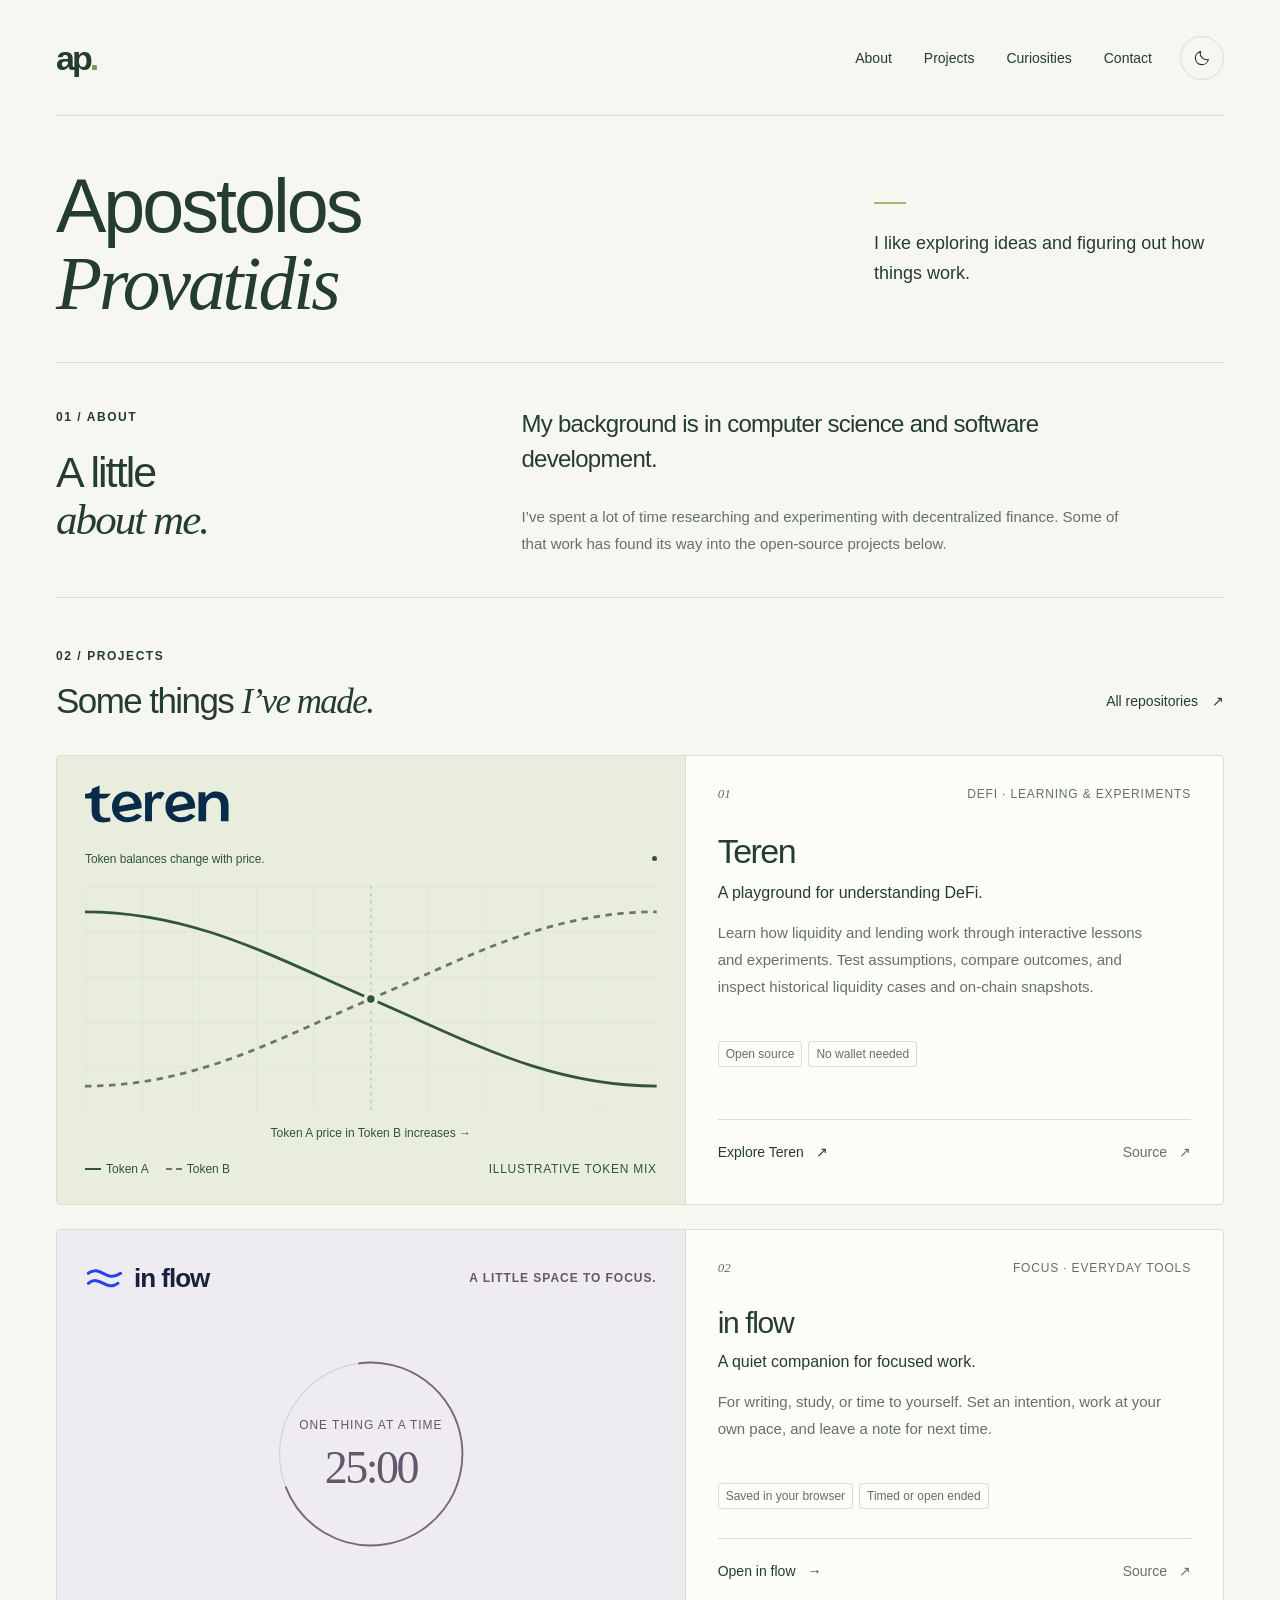
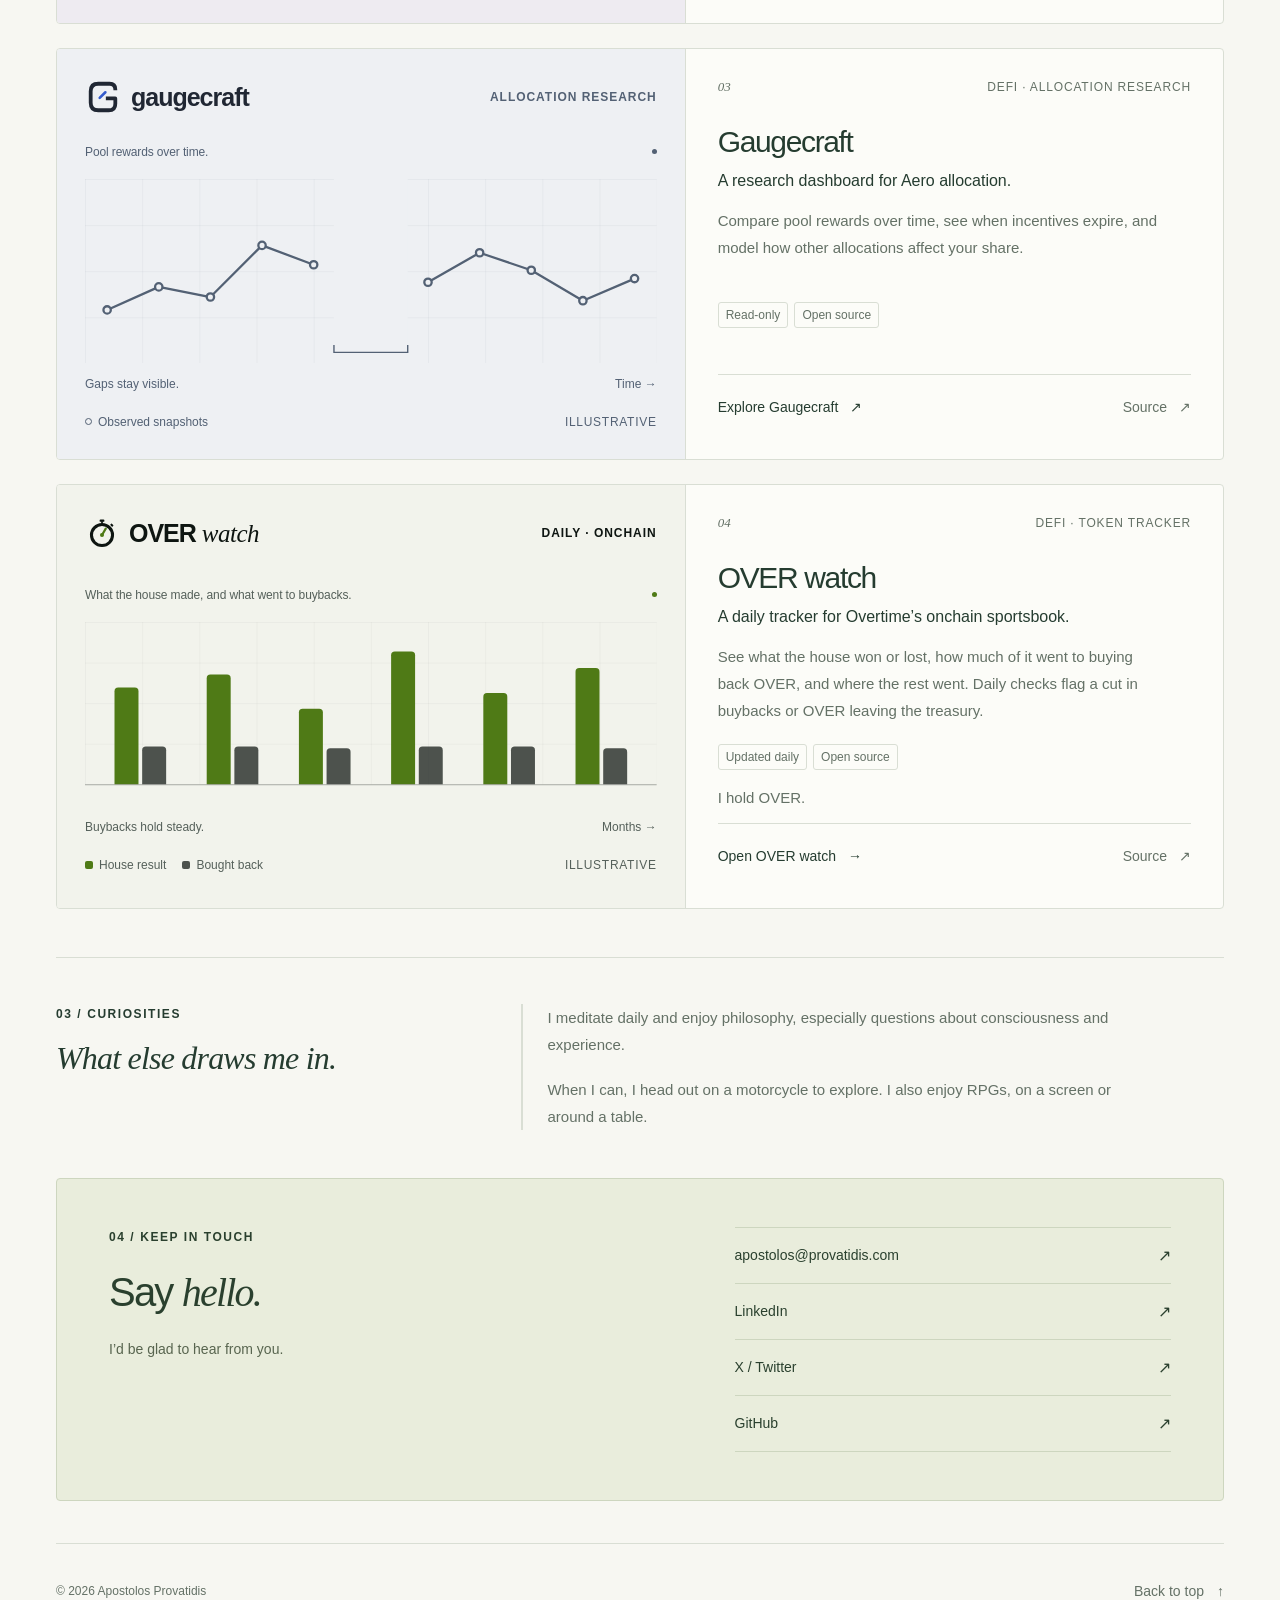
==== index.html @ 35fde15d "Point the OVER watch card at overwatch.day The tracker moved to its own domain. provatidis.com/overw" ====
<!doctype html>
<html lang="en">
  <head>
    <meta charset="utf-8">
    <meta name="viewport" content="width=device-width, initial-scale=1">
    <meta name="color-scheme" content="light dark">
    <meta name="theme-color" content="#f7f7f2">
    <script>
      (() => {
        let theme = matchMedia('(prefers-color-scheme: dark)').matches ? 'dark' : 'light';
        try {
          const saved = localStorage.getItem('ap-theme');
          if (saved === 'light' || saved === 'dark') theme = saved;
        } catch { /* Storage is optional. */ }
        document.documentElement.dataset.theme = theme;
        document.querySelector('meta[name="theme-color"]').content = theme === 'dark' ? '#17221c' : '#f7f7f2';
      })();
    </script>
    <title>Apostolos Provatidis — Projects & curiosities</title>
    <meta name="description" content="Apostolos Provatidis, independent developer. Teren, Gaugecraft and OVER watch for exploring DeFi, in flow for focused work, and other curiosities.">
    <link rel="canonical" href="https://provatidis.com/">
    <link rel="icon" href="./assets/favicon.svg" type="image/svg+xml">
    <link rel="apple-touch-icon" href="/assets/apple-touch-icon.png" sizes="180x180">
    <meta property="og:type" content="website">
    <meta property="og:title" content="Apostolos Provatidis — Projects & curiosities">
    <meta property="og:description" content="Apostolos Provatidis, independent developer. Teren, Gaugecraft and OVER watch for exploring DeFi, in flow for focused work, and other curiosities.">
    <meta property="og:url" content="https://provatidis.com/">
    <meta property="og:image" content="https://provatidis.com/assets/social-card.png?v=provatidis-com">
    <meta property="og:image:width" content="1200">
    <meta property="og:image:height" content="630">
    <meta property="og:image:alt" content="Apostolos Provatidis — Independent developer. Projects and curiosities.">
    <meta name="twitter:card" content="summary_large_image">
    <meta name="twitter:creator" content="@provatidis">
    <meta name="twitter:image" content="https://provatidis.com/assets/social-card.png?v=provatidis-com">
    <meta name="twitter:image:alt" content="Apostolos Provatidis — Independent developer. Projects and curiosities.">
    <meta name="twitter:site" content="@provatidis">
    <link rel="stylesheet" href="./styles.css?v=25ba45d589ff">
    <script src="./script.js" defer></script>
    <script type="application/ld+json">
      {"@context":"https://schema.org","@type":"Person","name":"Apostolos Provatidis","jobTitle":"Independent developer","url":"https://provatidis.com/","sameAs":["https://github.com/provatidis","https://www.linkedin.com/in/apostolos-provatidis/","https://x.com/provatidis"]}
    </script>
  </head>
  <body id="top">
    <a class="skip-link" href="#main">Skip to content</a>
    <header class="site-header wrap">
      <a class="identity" href="#top" aria-label="Apostolos Provatidis, home"><span class="monogram" aria-hidden="true">ap<span>.</span></span></a>
      <nav aria-label="Main navigation"><a href="#about">About</a><a href="#work">Projects</a><a href="#curiosities">Curiosities</a><a href="#contact">Contact</a></nav>
      <button class="theme-toggle" type="button" aria-label="Switch to dark theme" hidden><svg class="moon" viewBox="0 0 24 24" fill="none" stroke="currentColor" stroke-width="1.5" aria-hidden="true"><path d="M20.5 14a8.7 8.7 0 0 1-10.6-10.5A8.8 8.8 0 1 0 20.5 14Z"/></svg><svg class="sun" viewBox="0 0 24 24" fill="none" stroke="currentColor" stroke-width="1.5" aria-hidden="true"><circle cx="12" cy="12" r="4"/><path d="M12 2v2m0 16v2M2 12h2m16 0h2M5 5l1.4 1.4m11.2 11.2L19 19M5 19l1.4-1.4M17.6 6.4 19 5"/></svg></button>
    </header>
    <main id="main" tabindex="-1">
      <section class="hero wrap" aria-labelledby="hero-title">
        <div class="hero-heading"><h1 id="hero-title">Apostolos<br><em>Provatidis</em></h1></div>
        <div class="hero-intro"><span class="intro-line" aria-hidden="true"></span><p>I like exploring ideas and figuring out how things work.</p></div>
      </section>
      <section class="about-section wrap" id="about" aria-labelledby="about-title">
        <div class="about-label"><p class="eyebrow">01 / ABOUT</p><h2 id="about-title">A little<br><em>about me.</em></h2></div>
        <div class="about-content">
          <p class="about-lead">My background is in computer science and software development.</p>
          <p>I’ve spent a lot of time researching and experimenting with decentralized finance. Some of that work has found its way into the open-source projects below.</p>
        </div>
      </section>
      <section class="work-section wrap" id="work" aria-labelledby="work-title">
        <div class="section-heading"><div><p class="eyebrow">02 / PROJECTS</p><h2 id="work-title">Some things <em>I’ve made.</em></h2></div><a class="text-link all-projects" href="https://github.com/provatidis?tab=repositories" target="_blank" rel="noopener noreferrer">All repositories <span aria-hidden="true">↗</span></a></div>
        <article class="project project-featured project-teren">
          <a class="project-visual teren-visual" href="https://teren.sh/" target="_blank" rel="noopener noreferrer" aria-label="Open Teren, a playground for understanding DeFi (opens in a new tab)">
            <div class="visual-topline">
              <img class="teren-logo mark-on-light" src="./assets/teren-logo-light.svg" width="145" height="40" alt="Teren">
              <img class="teren-logo mark-on-dark" src="./assets/teren-logo-dark.svg" width="145" height="40" alt="Teren">
            </div>
            <div class="liquidity-illustration" aria-hidden="true">
              <div class="chart-caption"><span>Token balances change with price.</span><span class="chart-dot"></span></div>
              <!-- A schematic of token composition, not a comparison of investment returns. -->
              <svg viewBox="0 0 620 245" fill="none">
                <defs><pattern id="grid" width="62" height="49" patternUnits="userSpaceOnUse"><path d="M 62 0 L 0 0 0 49" stroke="currentColor" stroke-opacity=".09" stroke-width="1"/></pattern></defs>
                <rect width="620" height="245" fill="url(#grid)"/>
                <path d="M0 28C120 28 210 80 310 122.5S500 217 620 217" stroke="currentColor" stroke-width="3"/>
                <path d="M0 217C120 217 210 165 310 122.5S500 28 620 28" stroke="var(--teren-secondary)" stroke-width="3" stroke-dasharray="7 6"/>
                <path d="M310 0V245" stroke="currentColor" stroke-opacity=".35" stroke-dasharray="3 5"/>
                <circle cx="310" cy="122.5" r="8" fill="var(--teren-paper)"/>
                <circle cx="310" cy="122.5" r="4" fill="currentColor"/>
              </svg>
              <p class="chart-axis">Token A price in Token B <span>increases&nbsp;→</span></p>
              <div class="chart-legend"><span><i></i> Token A</span><span><i></i> Token B</span><span class="illustration-label">ILLUSTRATIVE TOKEN MIX</span></div>
            </div>
          </a>
          <div class="project-content"><div class="project-top"><span class="project-number">01</span><span class="project-category">DEFI · LEARNING &amp; EXPERIMENTS</span></div><h3>Teren</h3><p class="project-subtitle">A playground for understanding DeFi.</p><p>Learn how liquidity and lending work through interactive lessons and experiments. Test assumptions, compare outcomes, and inspect historical liquidity cases and on-chain snapshots.</p><div class="tags"><span>Open source</span><span>No wallet needed</span></div><div class="project-links"><a href="https://teren.sh/" target="_blank" rel="noopener noreferrer">Explore Teren <span aria-hidden="true">↗</span></a><a class="source-link" href="https://github.com/provatidis/teren" target="_blank" rel="noopener noreferrer" aria-label="Teren source on GitHub">Source <span aria-hidden="true">↗</span></a></div></div>
        </article>
        <article class="project project-featured project-inflow">
          <a class="project-visual inflow-visual" href="https://provatidis.com/inflow/" aria-label="Open in flow, a companion for focused work">
            <div class="visual-topline">
              <span class="inflow-wordmark"><svg viewBox="0 0 58 38" aria-hidden="true"><path d="M5 12C23-2 31 27 53 12M5 27C22 13 31 40 49 27"/></svg><span>in flow</span></span>
              <span class="visual-label">A LITTLE SPACE TO FOCUS.</span>
            </div>
            <div class="focus-illustration" aria-hidden="true">
              <div class="focus-orbit">
                <svg viewBox="0 0 210 210" fill="none" stroke="currentColor">
                  <circle cx="105" cy="105" r="96" stroke-width="1" stroke-opacity=".22"/>
                  <circle cx="105" cy="105" r="96" stroke-width="2" stroke-opacity=".85" stroke-dasharray="430 604" transform="rotate(-90 105 105)"/>
                </svg>
                <div><span class="focus-caption">ONE THING AT A TIME</span><span class="focus-time">25<span>:</span>00</span></div>
              </div>
            </div>
          </a>
            <div class="project-content"><div class="project-top"><span class="project-number">02</span><span class="project-category">FOCUS · EVERYDAY TOOLS</span></div><h3>in flow</h3><p class="project-subtitle">A quiet companion for focused work.</p><p>For writing, study, or time to yourself. Set an intention, work at your own pace, and leave a note for next time.</p><div class="tags"><span>Saved in your browser</span><span>Timed or open ended</span></div><div class="project-links"><a href="https://provatidis.com/inflow/">Open in flow <span aria-hidden="true">→</span></a><a class="source-link" href="https://github.com/provatidis/inflow" target="_blank" rel="noopener noreferrer" aria-label="in flow source on GitHub">Source <span aria-hidden="true">↗</span></a></div></div>
        </article>
        <article class="project project-featured project-gaugecraft" id="gaugecraft">
          <a class="project-visual gaugecraft-visual" href="https://gaugecraft.sh/" target="_blank" rel="noopener noreferrer" aria-label="Open Gaugecraft, a research dashboard for Aero allocation (opens in a new tab)">
            <div class="visual-topline">
              <span class="gaugecraft-wordmark">
                <img class="mark-on-light" src="./assets/gaugecraft-logo.svg?v=6f24429c2ae2" width="36" height="36" alt="">
                <img class="mark-on-dark" src="./assets/gaugecraft-logo-dark.svg" width="36" height="36" alt="">
                gaugecraft
              </span>
              <span class="visual-label">ALLOCATION RESEARCH</span>
            </div>
            <div class="gaugecraft-illustration" aria-hidden="true">
              <div class="chart-caption"><span>Pool rewards over time.</span><span class="chart-dot"></span></div>
              <!-- Schematic observations with a visible gap; not live data or a return forecast. -->
              <svg viewBox="0 0 620 200" fill="none">
                <defs><pattern id="gaugecraft-grid" width="62" height="50" patternUnits="userSpaceOnUse"><path d="M62 0H0V50" stroke="currentColor" stroke-opacity=".12"/></pattern></defs>
                <rect width="620" height="200" fill="url(#gaugecraft-grid)"/>
                <rect x="270" width="80" height="200" fill="var(--gaugecraft-paper)"/>
                <path d="M24 142L80 117L136 128L192 72L248 93M372 112L428 80L484 99L540 132L596 108" stroke="currentColor" stroke-width="2.5" stroke-linejoin="round"/>
                <g fill="var(--gaugecraft-paper)" stroke="currentColor" stroke-width="2.5"><circle cx="24" cy="142" r="4"/><circle cx="80" cy="117" r="4"/><circle cx="136" cy="128" r="4"/><circle cx="192" cy="72" r="4"/><circle cx="248" cy="93" r="4"/><circle cx="372" cy="112" r="4"/><circle cx="428" cy="80" r="4"/><circle cx="484" cy="99" r="4"/><circle cx="540" cy="132" r="4"/><circle cx="596" cy="108" r="4"/></g>
                <path d="M270 180V188H350V180" stroke="currentColor" stroke-width="1.5"/>
              </svg>
              <p class="gaugecraft-axis"><span>Gaps stay visible.</span><span>Time →</span></p>
              <div class="gaugecraft-legend"><span><i></i> Observed snapshots</span><span>ILLUSTRATIVE</span></div>
            </div>
          </a>
          <div class="project-content">
            <div class="project-top"><span class="project-number">03</span><span class="project-category">DEFI · ALLOCATION RESEARCH</span></div>
            <h3>Gaugecraft</h3>
            <p class="project-subtitle">A research dashboard for Aero allocation.</p>
            <p>Compare pool rewards over time, see when incentives expire, and model how other allocations affect your share.</p>
            <div class="tags"><span>Read-only</span><span>Open source</span></div>
            <div class="project-links"><a href="https://gaugecraft.sh/" target="_blank" rel="noopener noreferrer">Explore Gaugecraft <span aria-hidden="true">↗</span></a><a class="source-link" href="https://github.com/provatidis/gaugecraft" target="_blank" rel="noopener noreferrer" aria-label="Gaugecraft source on GitHub">Source <span aria-hidden="true">↗</span></a></div>
          </div>
        </article>
        <article class="project project-featured project-overwatch" id="overwatch" aria-labelledby="overwatch-title">
          <a class="project-visual overwatch-visual" href="https://overwatch.day/" aria-label="Open OVER watch, a daily tracker for Overtime">
            <div class="visual-topline"><span class="overwatch-wordmark"><svg width="34" height="34" viewBox="0 0 100 100" aria-hidden="true"><circle cx="50" cy="56" r="31" fill="none" stroke="currentColor" stroke-width="9"/><rect x="43" y="10" width="14" height="7" rx="2.5" fill="currentColor"/><rect x="47.5" y="15" width="5" height="8" fill="currentColor"/><rect x="74.5" y="24" width="9" height="6" rx="2" fill="currentColor" transform="rotate(45 79 27)"/><line x1="50" y1="56" x2="61" y2="37" stroke="var(--overwatch-accent)" stroke-width="6.5" stroke-linecap="round"/><circle cx="50" cy="56" r="6" fill="var(--overwatch-accent)"/></svg><span>OVER <em>watch</em></span></span><span class="visual-label">DAILY · ONCHAIN</span></div>
            <div class="overwatch-illustration" aria-hidden="true">
              <div class="chart-caption"><span>What the house made, and what went to buybacks.</span><span class="chart-dot"></span></div>
              <!-- Schematic, not live data: the house result varies while buybacks run at a steady daily rate. -->
              <svg viewBox="0 0 620 200" fill="none">
                <defs><pattern id="overwatch-grid" width="62" height="44" patternUnits="userSpaceOnUse"><path d="M62 0H0V44" stroke="var(--overwatch-ink)" stroke-opacity=".08"/></pattern></defs>
                <rect width="620" height="176" fill="url(#overwatch-grid)"/>
                <g fill="var(--overwatch-accent)"><path d="M32 176V75Q32 71 36 71H54Q58 71 58 75V176Z"/><path d="M132 176V61Q132 57 136 57H154Q158 57 158 61V176Z"/><path d="M232 176V98Q232 94 236 94H254Q258 94 258 98V176Z"/><path d="M332 176V36Q332 32 336 32H354Q358 32 358 36V176Z"/><path d="M432 176V81Q432 77 436 77H454Q458 77 458 81V176Z"/><path d="M532 176V54Q532 50 536 50H554Q558 50 558 54V176Z"/></g>
                <g fill="var(--overwatch-ink)" fill-opacity=".72"><path d="M62 176V139Q62 135 66 135H84Q88 135 88 139V176Z"/><path d="M162 176V139Q162 135 166 135H184Q188 135 188 139V176Z"/><path d="M262 176V141Q262 137 266 137H284Q288 137 288 141V176Z"/><path d="M362 176V139Q362 135 366 135H384Q388 135 388 139V176Z"/><path d="M462 176V139Q462 135 466 135H484Q488 135 488 139V176Z"/><path d="M562 176V141Q562 137 566 137H584Q588 137 588 141V176Z"/></g>
                <path d="M0 176.5H620" stroke="var(--overwatch-ink)" stroke-opacity=".35"/>
              </svg>
              <p class="overwatch-axis"><span>Buybacks hold steady.</span><span>Months →</span></p>
              <div class="overwatch-legend"><span><i class="result"></i>House result <i class="buyback"></i>Bought back</span><span>ILLUSTRATIVE</span></div>
            </div>
          </a>
          <div class="project-content">
            <div class="project-top"><span class="project-number">04</span><span class="project-category">DEFI · TOKEN TRACKER</span></div>
            <h3 id="overwatch-title">OVER watch</h3>
            <p class="project-subtitle">A daily tracker for Overtime’s onchain sportsbook.</p>
            <p>See what the house won or lost, how much of it went to buying back OVER, and where the rest went. Daily checks flag a cut in buybacks or OVER leaving the treasury.</p>
            <div class="tags"><span>Updated daily</span><span>Open source</span></div>
            <p class="project-disclosure">I hold OVER.</p>
            <div class="project-links"><a href="https://overwatch.day/">Open OVER watch <span aria-hidden="true">→</span></a><a class="source-link" href="https://github.com/provatidis/overwatch" target="_blank" rel="noopener noreferrer" aria-label="OVER watch source on GitHub">Source <span aria-hidden="true">↗</span></a></div>
          </div>
        </article>
      </section>
      <section class="curiosities-section wrap" id="curiosities" aria-labelledby="curiosities-title">
        <div class="curiosities-heading">
          <p class="eyebrow">03 / CURIOSITIES</p>
          <h2 id="curiosities-title">What else <em>draws me in.</em></h2>
        </div>
        <div class="curiosity-content">
          <p>I meditate daily and enjoy philosophy, especially questions about consciousness and experience.</p>
          <p>When I can, I head out on a motorcycle to explore. I also enjoy RPGs, on a screen or around a table.</p>
        </div>
      </section>
      <section class="contact-section wrap" id="contact" aria-labelledby="contact-title"><div class="contact-panel"><div><p class="eyebrow">04 / KEEP IN TOUCH</p><h2 id="contact-title">Say <em>hello.</em></h2><p>I’d be glad to hear from you.</p></div><div class="social-links"><a href="mailto:apostolos@provatidis.com"><span>apostolos@provatidis.com</span><span aria-hidden="true">↗</span></a><a href="https://www.linkedin.com/in/apostolos-provatidis/" target="_blank" rel="noopener noreferrer"><span>LinkedIn</span><span aria-hidden="true">↗</span></a><a href="https://x.com/provatidis" target="_blank" rel="noopener noreferrer"><span>X / Twitter</span><span aria-hidden="true">↗</span></a><a href="https://github.com/provatidis" target="_blank" rel="noopener noreferrer"><span>GitHub</span><span aria-hidden="true">↗</span></a></div></div></section>
    </main>
    <footer class="site-footer wrap"><span>© <span id="year">2026</span> Apostolos Provatidis</span><a href="#top">Back to top <span aria-hidden="true">↑</span></a></footer>
  </body>
</html>
---- styles.css ----
@charset "UTF-8";
:root {
  --paper:#f7f7f2;
  --ink:#253c30;
  --muted:#647166;
  --line:#d9ded4;
  --card:#fcfcf8;
  --accent:#cfe695;
  --link-hover:#526b39;
  --contact:#e9eddc;
  --contact-ink:#2a402e;
  --contact-muted:#58654f;
  --contact-line:#cdd6bf;
  --light-mark-display:block;
  --dark-mark-display:none;
  --teren-paper:#e8eddd;
  --teren-ink:#31543a;
  --teren-secondary:#6d7958;
  --inflow-paper:#eeebf1;
  --inflow-muted:#62586a;
  --inflow-ink:#18203b;
  --inflow-accent:#2843ef;
  --gaugecraft-paper:#eef0f3;
  --gaugecraft-muted:#536174;
  --gaugecraft-ink:#202733;
  --overwatch-paper:#f2f3ec;
  --overwatch-muted:#55605a;
  --overwatch-ink:#0e1511;
  --overwatch-accent:#4f7a16;
  --serif:Georgia,'Times New Roman',serif;
  --sans:'Helvetica Neue',Arial,sans-serif;
  color-scheme:light;
  font-family:var(--sans);
  font-synthesis:none;
  background:var(--paper);
  color:var(--ink);
}
:root[data-theme=dark] {
  --paper:#17221c;
  --ink:#e6ecdf;
  --muted:#a4afa1;
  --line:#35463a;
  --card:#1d2b23;
  --link-hover:#c4d8a2;
  --contact:#243529;
  --contact-ink:#e6ecdf;
  --contact-muted:#b6c3af;
  --contact-line:#465a43;
  --light-mark-display:none;
  --dark-mark-display:block;
  --teren-paper:#213127;
  --teren-ink:#c5dcb6;
  --teren-secondary:#a7b59a;
  --inflow-paper:#24212c;
  --inflow-muted:#cfc5d7;
  --inflow-ink:#eaf0ff;
  --inflow-accent:#a6b6ff;
  --gaugecraft-paper:#1f252d;
  --gaugecraft-muted:#a6b0bf;
  --gaugecraft-ink:#e9edf3;
  --overwatch-paper:#0e1511;
  --overwatch-muted:#9aa69c;
  --overwatch-ink:#e9ede3;
  --overwatch-accent:#c6f05b;
  color-scheme:dark;
}
@media(prefers-color-scheme:dark) {
  :root:not([data-theme]) {
    --paper:#17221c;
    --ink:#e6ecdf;
    --muted:#a4afa1;
    --line:#35463a;
    --card:#1d2b23;
    --link-hover:#c4d8a2;
    --contact:#243529;
    --contact-ink:#e6ecdf;
    --contact-muted:#b6c3af;
    --contact-line:#465a43;
    --light-mark-display:none;
    --dark-mark-display:block;
    --teren-paper:#213127;
    --teren-ink:#c5dcb6;
    --teren-secondary:#a7b59a;
    --inflow-paper:#24212c;
    --inflow-muted:#cfc5d7;
    --inflow-ink:#eaf0ff;
    --inflow-accent:#a6b6ff;
    --gaugecraft-paper:#1f252d;
    --gaugecraft-muted:#a6b0bf;
    --gaugecraft-ink:#e9edf3;
    --overwatch-paper:#0e1511;
    --overwatch-muted:#9aa69c;
    --overwatch-ink:#e9ede3;
    --overwatch-accent:#c6f05b;
    color-scheme:dark;
  }
}
* {
  box-sizing:border-box;
}
html {
  scroll-behavior:smooth;
  scroll-padding-top:32px;
}
body {
  margin:0;
  -webkit-font-smoothing:antialiased;
}
a {
  color:inherit;
  text-decoration:none;
}
button {
  font:inherit;
}
svg {
  display:block;
}
::selection {
  background:#cfe695;
  color:#253c30;
}
a:focus-visible,button:focus-visible {
  outline:2px solid currentColor;
  outline-offset:6px;
  border-radius:2px;
}
.wrap {
  width:min(1184px,calc(100% - 112px));
  margin-inline:auto;
}
.eyebrow {
  font-size:12px;
  font-weight:600;
  letter-spacing:.13em;
  line-height:1.7;
  margin:0;
}
.site-header {
  height:116px;
  display:flex;
  align-items:center;
  border-bottom:1px solid var(--line);
  gap:28px;
}
.identity {
  display:flex;
  align-items:center;
  min-width:44px;
  min-height:44px;
}
.monogram {
  font-size:34px;
  line-height:1;
  letter-spacing:-3px;
  font-weight:600;
}
.monogram span {
  color:#7c9861;
}
.site-header nav {
  display:flex;
  gap:32px;
  align-items:center;
  margin-left:auto;
  font-size:14px;
}
.site-header nav a {
  padding:14px 0;
}
.site-header nav a:hover,.text-link:hover {
  color:var(--link-hover);
}
.site-header nav a span {
  padding-left:3px;
}
.theme-toggle {
  width:44px;
  height:44px;
  flex-shrink:0;
  padding:12px;
  background:none;
  border:1px solid var(--line);
  border-radius:50%;
  color:var(--ink);
  cursor:pointer;
}
.theme-toggle:hover {
  background:var(--line);
}
.theme-toggle svg {
  width:100%;
  height:100%;
}
.theme-toggle .sun {
  display:none;
}
[data-theme=dark] .theme-toggle .moon {
  display:none;
}
[data-theme=dark] .theme-toggle .sun {
  display:block;
}
.skip-link {
  position:fixed;
  z-index:10;
  top:12px;
  left:12px;
  transform:translateY(-150%);
  padding:12px 18px;
  background:var(--ink);
  color:var(--paper);
}
.skip-link:focus {
  transform:translateY(0);
}
.hero {
  padding-top:52px;
  padding-bottom:40px;
  border-bottom:1px solid var(--line);
  display:grid;
  grid-template-columns:1.4fr 1fr;
  column-gap:60px;
}
h1 {
  font-size:clamp(52px,5.9vw,84px);
  font-weight:400;
  letter-spacing:-.04em;
  line-height:1.02;
  margin:0;
  position:relative;
}
h1 em {
  font-family:var(--serif);
  font-weight:400;
  letter-spacing:-.04em;
}
.hero-intro {
  max-width:350px;
  justify-self:end;
  align-self:center;
  margin-top:0;
}
.intro-line {
  display:block;
  width:32px;
  height:2px;
  background:#a1b778;
  margin-bottom:25px;
}
.hero-intro p {
  font-size:18px;
  line-height:1.65;
  margin:0;
}
.text-link {
  font-size:13px;
  font-weight:500;
  display:inline-flex;
  gap:22px;
  align-items:center;
}
.work-section {
  padding-top:48px;
}
.section-heading {
  display:flex;
  align-items:end;
  justify-content:space-between;
  gap:24px;
  margin-bottom:32px;
}
h2 {
  font-size:35px;
  font-weight:400;
  letter-spacing:-.045em;
  line-height:1.16;
  margin:15px 0 0;
}
h2 em {
  font-family:var(--serif);
  font-weight:400;
}
.all-projects {
  font-size:14px;
  min-height:44px;
  padding:10px 0;
  gap:14px;
}
.project {
  border:1px solid var(--line);
  background:var(--card);
  border-radius:4px;
  overflow:hidden;
}
.project-featured {
  display:grid;
  grid-template-columns:1.17fr 1fr;
}
.project-featured>* {
  min-width:0;
}
.project-teren h3 {
  font-size:34px;
}
.project-featured+.project-featured {
  margin-top:24px;
}
.project-visual {
  display:block;
  position:relative;
  overflow:hidden;
}
.project-visual:focus-visible {
  outline-offset:-5px;
}
.teren-visual {
  background:var(--teren-paper);
  color:var(--teren-ink);
  min-height:365px;
  padding:28px;
  display:flex;
  flex-direction:column;
  border-right:1px solid var(--line);
}
.visual-topline {
  display:flex;
  flex-wrap:wrap;
  align-items:center;
  justify-content:space-between;
  gap:12px;
  position:relative;
  z-index:1;
}
.teren-logo {
  width:145px;
  height:40px;
}
.mark-on-light {
  display:var(--light-mark-display);
}
.mark-on-dark {
  display:var(--dark-mark-display);
}
.visual-label {
  font-size:12px;
  font-weight:600;
  letter-spacing:.08em;
}
.liquidity-illustration {
  margin:auto 0;
  padding-top:28px;
  position:relative;
}
.chart-caption {
  display:flex;
  align-items:center;
  justify-content:space-between;
  margin-bottom:20px;
  font-size:12px;
  letter-spacing:-.01em;
}
.chart-dot {
  width:5px;
  height:5px;
  background:currentColor;
  border-radius:50%;
}
.liquidity-illustration svg {
  width:100%;
  height:auto;
}
.chart-axis {
  margin:12px 0 0;
  font-size:12px;
  line-height:1.5;
  text-align:center;
}
.chart-axis span {
  white-space:nowrap;
}
.chart-legend {
  display:flex;
  flex-wrap:wrap;
  align-items:center;
  gap:12px 17px;
  font-size:12px;
  margin-top:20px;
}
.chart-legend span {
  display:flex;
  align-items:center;
  gap:5px;
  white-space:nowrap;
}
.chart-legend i {
  width:16px;
  height:2px;
  background:currentColor;
}
.chart-legend span:nth-child(2) i {
  background:none;
  height:0;
  border-top:2px dashed var(--teren-secondary);
}
.chart-legend .illustration-label {
  margin-left:auto;
  font-size:12px;
  letter-spacing:.06em;
}
.project-content {
  display:flex;
  flex-direction:column;
  padding:30px 32px;
}
.project-top {
  display:flex;
  align-items:center;
  justify-content:space-between;
  gap:14px;
}
.project-number {
  font-family:var(--serif);
  font-size:13px;
  font-style:italic;
  color:var(--muted);
}
.project-category {
  font-size:12px;
  letter-spacing:.07em;
  font-weight:500;
  color:var(--muted);
  text-align:right;
}
h3 {
  font-size:30px;
  letter-spacing:-.045em;
  font-weight:400;
  margin:30px 0 10px;
}
.project-content p {
  font-size:15px;
  line-height:1.8;
  color:var(--muted);
  margin:0 0 20px;
  max-width:450px;
}
.project-content .project-subtitle {
  font-size:16px;
  font-weight:500;
  color:var(--ink);
  line-height:1.5;
  margin:0 0 14px;
}
.tags {
  display:flex;
  flex-wrap:wrap;
  gap:6px;
  margin:21px 0 29px;
}
.tags span {
  font-size:12px;
  border:1px solid var(--line);
  border-radius:3px;
  padding:5px 7px;
  color:var(--muted);
}
.project-links {
  border-top:1px solid var(--line);
  padding-top:10px;
  margin-top:auto;
  display:flex;
  justify-content:space-between;
  align-items:center;
  gap:12px;
  font-size:14px;
  font-weight:500;
}
.project-links a {
  min-height:44px;
  padding:10px 0;
  display:inline-flex;
  gap:12px;
  align-items:center;
}
.project-links a:hover {
  text-decoration:underline;
  text-underline-offset:4px;
}
.project-links .source-link {
  font-size:14px;
  color:var(--muted);
}
.inflow-visual {
  background:var(--inflow-paper);
  color:var(--inflow-muted);
  padding:28px;
  min-height:365px;
  border-right:1px solid var(--line);
  display:flex;
  flex-direction:column;
}
.inflow-visual .focus-illustration {
  flex:1;
  align-items:center;
  margin-top:16px;
}
.inflow-wordmark {
  display:inline-flex;
  align-items:center;
  gap:10px;
  color:var(--inflow-ink);
  font-family:Arial,Helvetica,sans-serif;
  font-size:26px;
  font-weight:600;
  letter-spacing:-1px;
  line-height:40px;
}
.inflow-wordmark svg {
  width:39px;
  height:28px;
  fill:none;
  stroke:var(--inflow-accent);
  stroke-width:4.5;
  stroke-linecap:round;
}
.focus-illustration {
  display:flex;
  justify-content:center;
  margin-top:16px;
}
.focus-orbit {
  width:200px;
  height:200px;
  position:relative;
  display:grid;
  place-items:center;
}
.focus-orbit svg {
  position:absolute;
  inset:0;
  width:100%;
  height:100%;
  transform:rotate(-8deg);
}

.focus-orbit>div {
  display:flex;
  flex-direction:column;
  align-items:center;
  gap:13px;
}
.focus-caption {
  font-size:12px;
  letter-spacing:.08em;
}
.focus-time {
  font-family:var(--serif);
  font-size:46px;
  font-weight:400;
  letter-spacing:-.055em;
  line-height:1;
}
.focus-time span {
  opacity:1;
}
.gaugecraft-visual {
  background:var(--gaugecraft-paper);
  color:var(--gaugecraft-muted);
  padding:28px;
  min-height:365px;
  border-right:1px solid var(--line);
  display:flex;
  flex-direction:column;
}
.gaugecraft-wordmark {
  display:inline-flex;
  align-items:center;
  gap:10px;
  color:var(--gaugecraft-ink);
  font-size:25px;
  font-weight:600;
  letter-spacing:-.04em;
  line-height:40px;
}
.gaugecraft-wordmark img {
  flex:none;
}
.gaugecraft-illustration {
  margin:auto 0;
  padding-top:28px;
}
.gaugecraft-illustration svg {
  width:100%;
  height:auto;
}
.gaugecraft-axis,.gaugecraft-legend {
  display:flex;
  flex-wrap:wrap;
  align-items:center;
  justify-content:space-between;
  gap:12px;
  font-size:12px;
  line-height:1.5;
  margin:12px 0 0;
}
.gaugecraft-legend {
  margin-top:20px;
}
.gaugecraft-legend span:first-child {
  display:flex;
  align-items:center;
  gap:6px;
}
.gaugecraft-legend i {
  width:7px;
  height:7px;
  border:1.5px solid currentColor;
  border-radius:50%;
}
.gaugecraft-legend span:last-child {
  letter-spacing:.06em;
}
.overwatch-visual {
  background:var(--overwatch-paper);
  color:var(--overwatch-muted);
  padding:28px;
  min-height:365px;
  border-right:1px solid var(--line);
  display:flex;
  flex-direction:column;
}
.overwatch-visual .visual-label {
  color:var(--overwatch-ink);
}
.overwatch-wordmark {
  display:inline-flex;
  align-items:center;
  gap:10px;
  color:var(--overwatch-ink);
  font-size:25px;
  font-weight:600;
  letter-spacing:-.04em;
  line-height:40px;
}
.overwatch-wordmark svg {
  flex:none;
}
.overwatch-wordmark em {
  font-family:var(--serif);
  font-weight:400;
  letter-spacing:-.02em;
}
.overwatch-illustration {
  margin:auto 0;
  padding-top:28px;
}
.overwatch-illustration svg {
  width:100%;
  height:auto;
}
.overwatch-illustration .chart-dot,.overwatch-legend i.result {
  background:var(--overwatch-accent);
}
.overwatch-axis,.overwatch-legend {
  display:flex;
  flex-wrap:wrap;
  align-items:center;
  justify-content:space-between;
  gap:12px;
  font-size:12px;
  line-height:1.5;
  margin:12px 0 0;
}
.overwatch-legend {
  margin-top:20px;
}
.overwatch-legend span:first-child {
  display:flex;
  align-items:center;
  gap:6px;
}
.overwatch-legend i {
  width:8px;
  height:8px;
  border-radius:2px;
}
.overwatch-legend i.buyback {
  background:var(--overwatch-ink);
  opacity:.72;
  margin-left:10px;
}
.overwatch-legend span:last-child {
  letter-spacing:.06em;
}
.project-overwatch .tags {
  margin:0 0 14px;
}
.project-content .project-disclosure {
  margin:auto 0 12px;
}
.project-disclosure + .project-links {
  margin-top:0;
}
.about-section {
  margin-top:0;
  display:grid;
  grid-template-columns:.8fr 1.4fr;
  gap:64px;
  padding-top:44px;
  padding-bottom:40px;
  border-bottom:1px solid var(--line);
}
.about-label h2 {
  font-size:43px;
  margin-top:22px;
  line-height:1.08;
}
.about-content {
  padding-top:0;
  max-width:610px;
}
.about-content p {
  font-size:15px;
  line-height:1.8;
  color:var(--muted);
  margin:0 0 19px;
}
.about-content p:last-child {
  margin-bottom:0;
}
.about-content .about-lead {
  font-size:24px;
  line-height:1.45;
  letter-spacing:-.03em;
  color:var(--ink);
  margin-bottom:26px;
}
.contact-section {
  padding-bottom:42px;
}
.contact-panel {
  display:grid;
  grid-template-columns:1.25fr 1fr;
  gap:80px;
  background:var(--contact);
  border:1px solid var(--contact-line);
  border-radius:4px;
  padding:48px 52px;
  color:var(--contact-ink);
}
.contact-panel .eyebrow {
  font-size:12px;
}
.contact-panel h2 {
  font-size:40px;
  line-height:1.1;
  margin-top:23px;
}
.contact-panel p:not(.eyebrow) {
  font-size:14px;
  line-height:1.8;
  margin:22px 0 0;
  color:var(--contact-muted);
}
.social-links {
  display:flex;
  flex-direction:column;
  align-self:center;
}
.social-links>a {
  display:flex;
  justify-content:space-between;
  align-items:center;
  padding:18px 0;
  border-bottom:1px solid var(--contact-line);
  font-size:14px;
}
.social-links>a:first-child {
  border-top:1px solid var(--contact-line);
}
.social-links>a>span:first-child {
  display:flex;
  align-items:center;
  gap:14px;
}
.social-links>a>span:last-child {
  transition:transform .2s;
  font-size:16px;
}
.social-links>a:hover>span:last-child {
  transform:translate(3px,-3px);
}
.site-footer {
  display:flex;
  justify-content:space-between;
  align-items:center;
  gap:24px;
  border-top:1px solid var(--line);
  padding:25px 0 32px;
  color:var(--muted);
  font-size:12px;
}
.site-footer a {
  min-height:44px;
  padding:10px 0;
  font-size:14px;
  align-items:center;
  display:flex;
  gap:13px;
}
.site-footer a:hover {
  color:var(--ink);
}
@media(min-width:1500px) {
  .hero {
    padding-top:64px;
  }
  .hero h1 {
    font-size:90px;
  }
}
@media(max-width:1000px) {
  .wrap {
    width:calc(100% - 72px);
  }
  .hero {
    column-gap:40px;
    grid-template-columns:1.4fr 1fr;
  }
  .hero h1 {
    font-size:62px;
  }
  .hero-intro {
    max-width:270px;
  }
  h2 {
    font-size:30px;
  }
  .project-featured {
    grid-template-columns:1fr 1fr;
  }
  .teren-visual {
    padding:23px;
    min-height:360px;
  }
  .chart-legend {
    gap:10px;
  }
  .project-content {
    padding:25px;
  }
  .project-category {
    font-size:12px;
  }
  .visual-label {
    font-size:12px;
  }
  .about-section {
    gap:50px;
  }
  .contact-panel {
    gap:50px;
    padding:40px;
  }
  .contact-panel h2 {
    font-size:34px;
  }
}
@media(max-width:750px) {
  .wrap {
    width:calc(100% - 40px);
  }
  .site-header {
    height:auto;
    flex-wrap:wrap;
    gap:8px 16px;
    padding-top:18px;
    padding-bottom:4px;
  }
  .monogram {
    font-size:30px;
  }
  .site-header nav {
    order:3;
    width:100%;
    margin-left:0;
    justify-content:space-between;
    gap:12px;
    font-size:14px;
  }
  .theme-toggle {
    margin-left:auto;
  }
  .hero {
    padding-top:36px;
    padding-bottom:28px;
    grid-template-columns:1fr;
    gap:0;
  }
  .hero h1 {
    font-size:clamp(54px,9.6vw,74px);
    margin:0 0 22px;
  }
  .hero-intro {
    justify-self:start;
    max-width:390px;
    margin:0;
  }
  .intro-line {
    display:none;
  }
  .hero-intro p {
    font-size:18px;
    margin-bottom:0;
  }
  .work-section {
    padding-top:35px;
  }
  .section-heading {
    align-items:start;
    margin-bottom:24px;
    gap:20px;
  }
  .eyebrow {
    font-size:12px;
  }
  h2 {
    font-size:29px;
    margin-top:11px;
  }
  .all-projects {
    font-size:14px;
    gap:8px;
    white-space:nowrap;
  }
  .project-featured {
    grid-template-columns:1fr;
  }
  .teren-visual {
    border-right:0;
    border-bottom:1px solid var(--line);
    min-height:0;
    padding:25px;
  }
  .gaugecraft-visual,.overwatch-visual {
    border-right:0;
    border-bottom:1px solid var(--line);
    min-height:0;
    padding:25px;
  }
  .inflow-visual {
    border-right:0;
    border-bottom:1px solid var(--line);
    min-height:300px;
    padding:25px;
  }
  .liquidity-illustration {
    padding-top:27px;
  }
  .liquidity-illustration svg {
    max-height:235px;
  }
  .chart-legend .illustration-label {
    display:flex;
  }
  .project-content {
    padding:26px;
  }
  .project-content p {
    max-width:none;
    font-size:15px;
  }
  .project-content .project-subtitle {
    font-size:16px;
  }
  h3 {
    font-size:32px;
    margin-top:25px;
  }
  .project-category {
    font-size:12px;
  }
  .tags span {
    font-size:12px;
  }
  .visual-label {
    font-size:12px;
  }
  .about-section {
    grid-template-columns:1fr;
    gap:20px;
    padding-top:32px;
    padding-bottom:32px;
  }
  .about-label h2 {
    font-size:37px;
    margin-top:16px;
  }
  .about-content {
    padding-top:0;
    max-width:none;
  }
  .about-content .about-lead {
    font-size:23px;
  }
  .about-content p {
    font-size:15px;
  }
  .contact-panel {
    grid-template-columns:1fr;
    gap:32px;
    padding:32px 26px;
  }
  .contact-panel h2 {
    font-size:35px;
    margin-top:20px;
  }
  .contact-panel p:not(.eyebrow) {
    font-size:14px;
    margin-top:19px;
  }
  .social-links>a {
    font-size:14px;
    padding:17px 0;
  }
  .contact-section {
    padding-bottom:30px;
  }
  .site-footer {
    font-size:12px;
    gap:16px;
    flex-wrap:wrap;
    padding:21px 0 27px;
  }
}
@media(max-width:390px) {
  .section-heading {
    display:block;
  }
  .project-links a {
    gap:6px;
  }
  .all-projects {
    margin-top:16px;
  }
  .chart-legend .illustration-label {
    font-size:12px;
  }
  .project-category {
    font-size:12px;
  }
  .contact-panel h2 {
    font-size:30px;
  }
}
/* A smaller heading and an inset rule give personal interests a quieter rhythm. */
.curiosities-section {
  display:grid;
  grid-template-columns:.8fr 1.4fr;
  gap:64px;
  margin-top:48px;
  padding:46px 0 48px;
  border-top:1px solid var(--line);
}
.curiosities-heading h2 {
  font-family:var(--serif);
  font-size:32px;
  font-style:italic;
  letter-spacing:-.025em;
  margin-top:16px;
}
.curiosities-heading h2 em {
  white-space:nowrap;
}
.curiosity-content {
  max-width:610px;
  border-left:2px solid var(--line);
  padding-left:24px;
  font-size:15px;
  line-height:1.8;
  color:var(--muted);
}
.curiosity-content p {
  margin:0 0 18px;
}
.curiosity-content p:last-child {
  margin-bottom:0;
}
main:focus {
  outline:none;
}
@media(max-width:1000px) {
  .curiosities-section {
    gap:50px;
  }
  .curiosities-heading h2 {
    font-size:30px;
  }
}
@media(max-width:750px) {
  .curiosities-section {
    grid-template-columns:1fr;
    gap:20px;
    margin-top:36px;
    padding:35px 0 38px;
  }
  .curiosities-heading h2 {
    font-size:30px;
    margin-top:12px;
  }
  .curiosity-content {
    padding-left:16px;
  }
}
@media(max-width:390px) {
  .hero h1 {
    font-size:clamp(44px,13.2vw,52px);
  }
  .chart-legend .illustration-label {
    width:100%;
    margin-left:0;
  }
}
@media(prefers-reduced-motion:reduce) {
  html {
    scroll-behavior:auto;
  }
  *,*:before,*:after {
    transition:none!important;
    animation:none!important;
  }
}

.not-found {
  min-height:65vh;
  padding-block:72px;
}
.not-found h1 {
  font-size:clamp(40px,6vw,64px);
  line-height:1.1;
  margin:24px 0;
}
.not-found p:not(.eyebrow) {
  max-width:32em;
  font-size:18px;
  line-height:1.7;
  color:var(--muted);
}
.not-found .text-link {
  min-height:44px;
  padding:10px 0;
  font-size:16px;
}
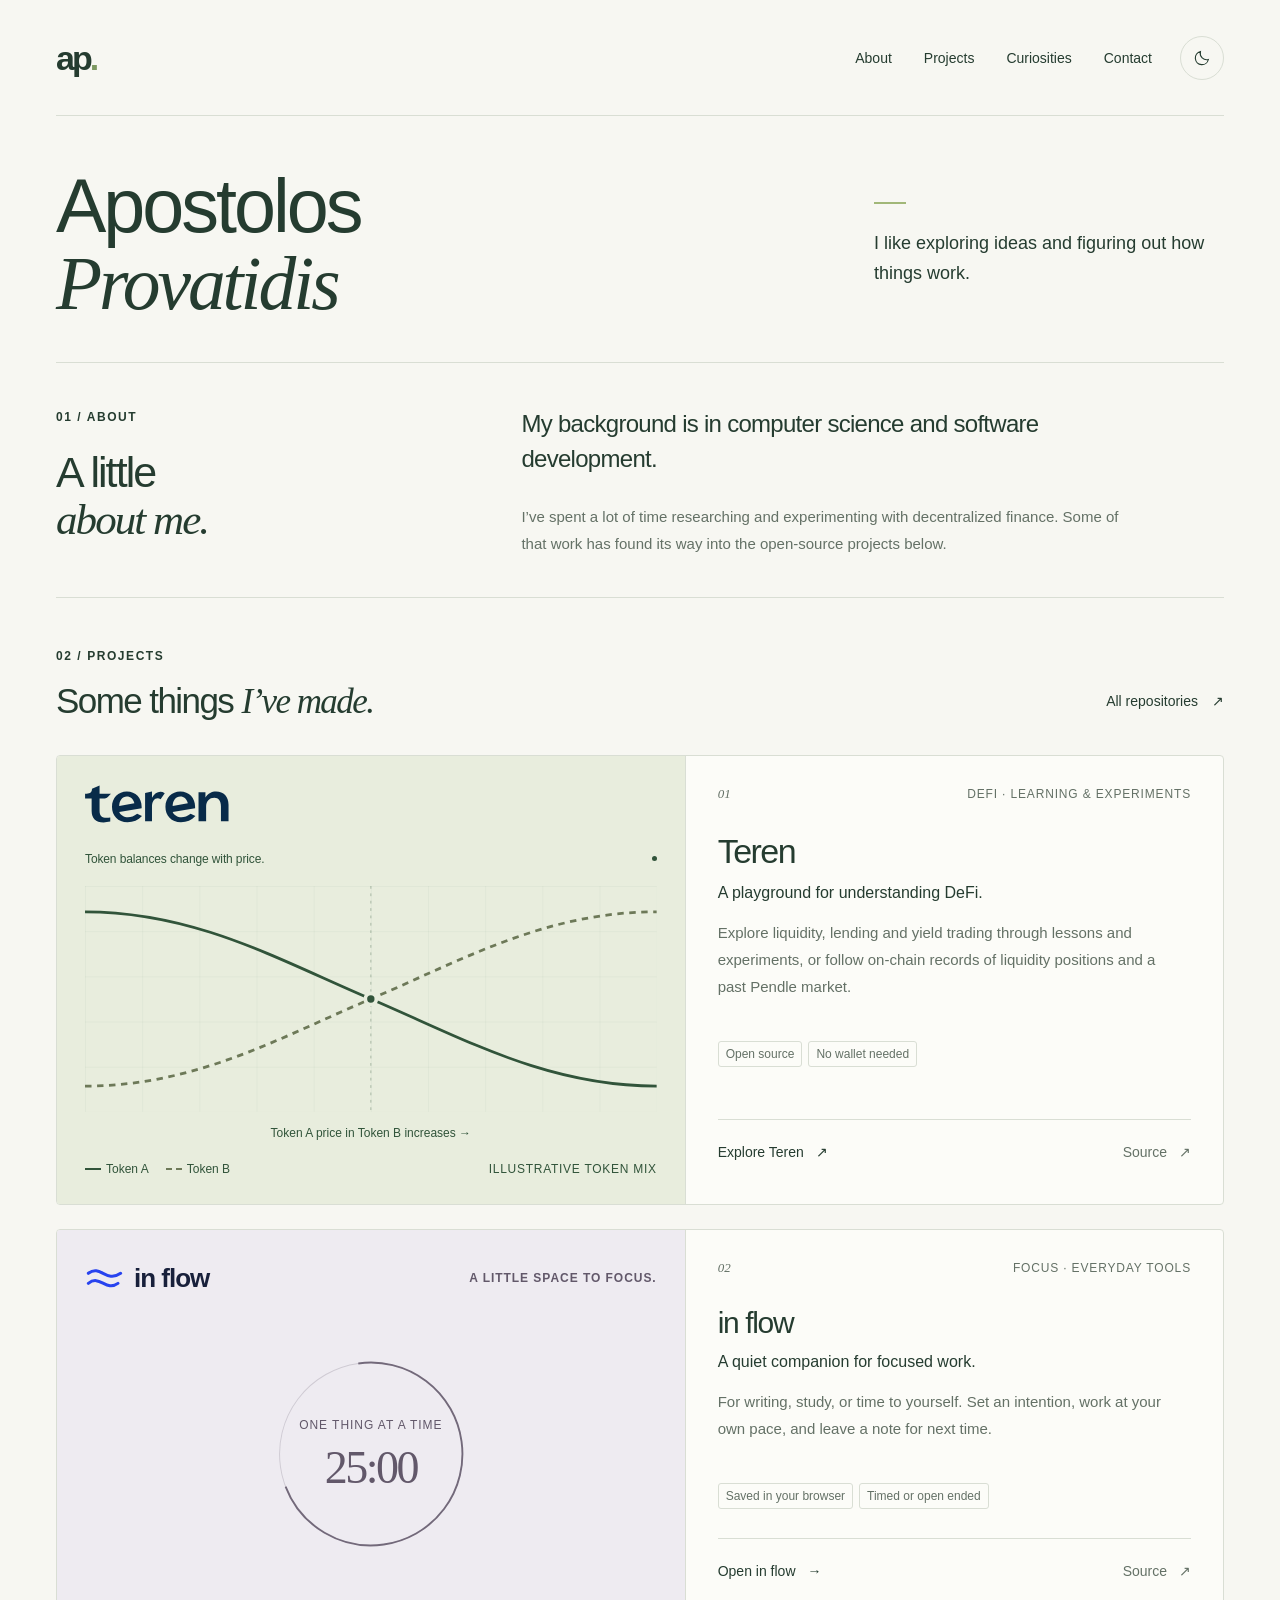
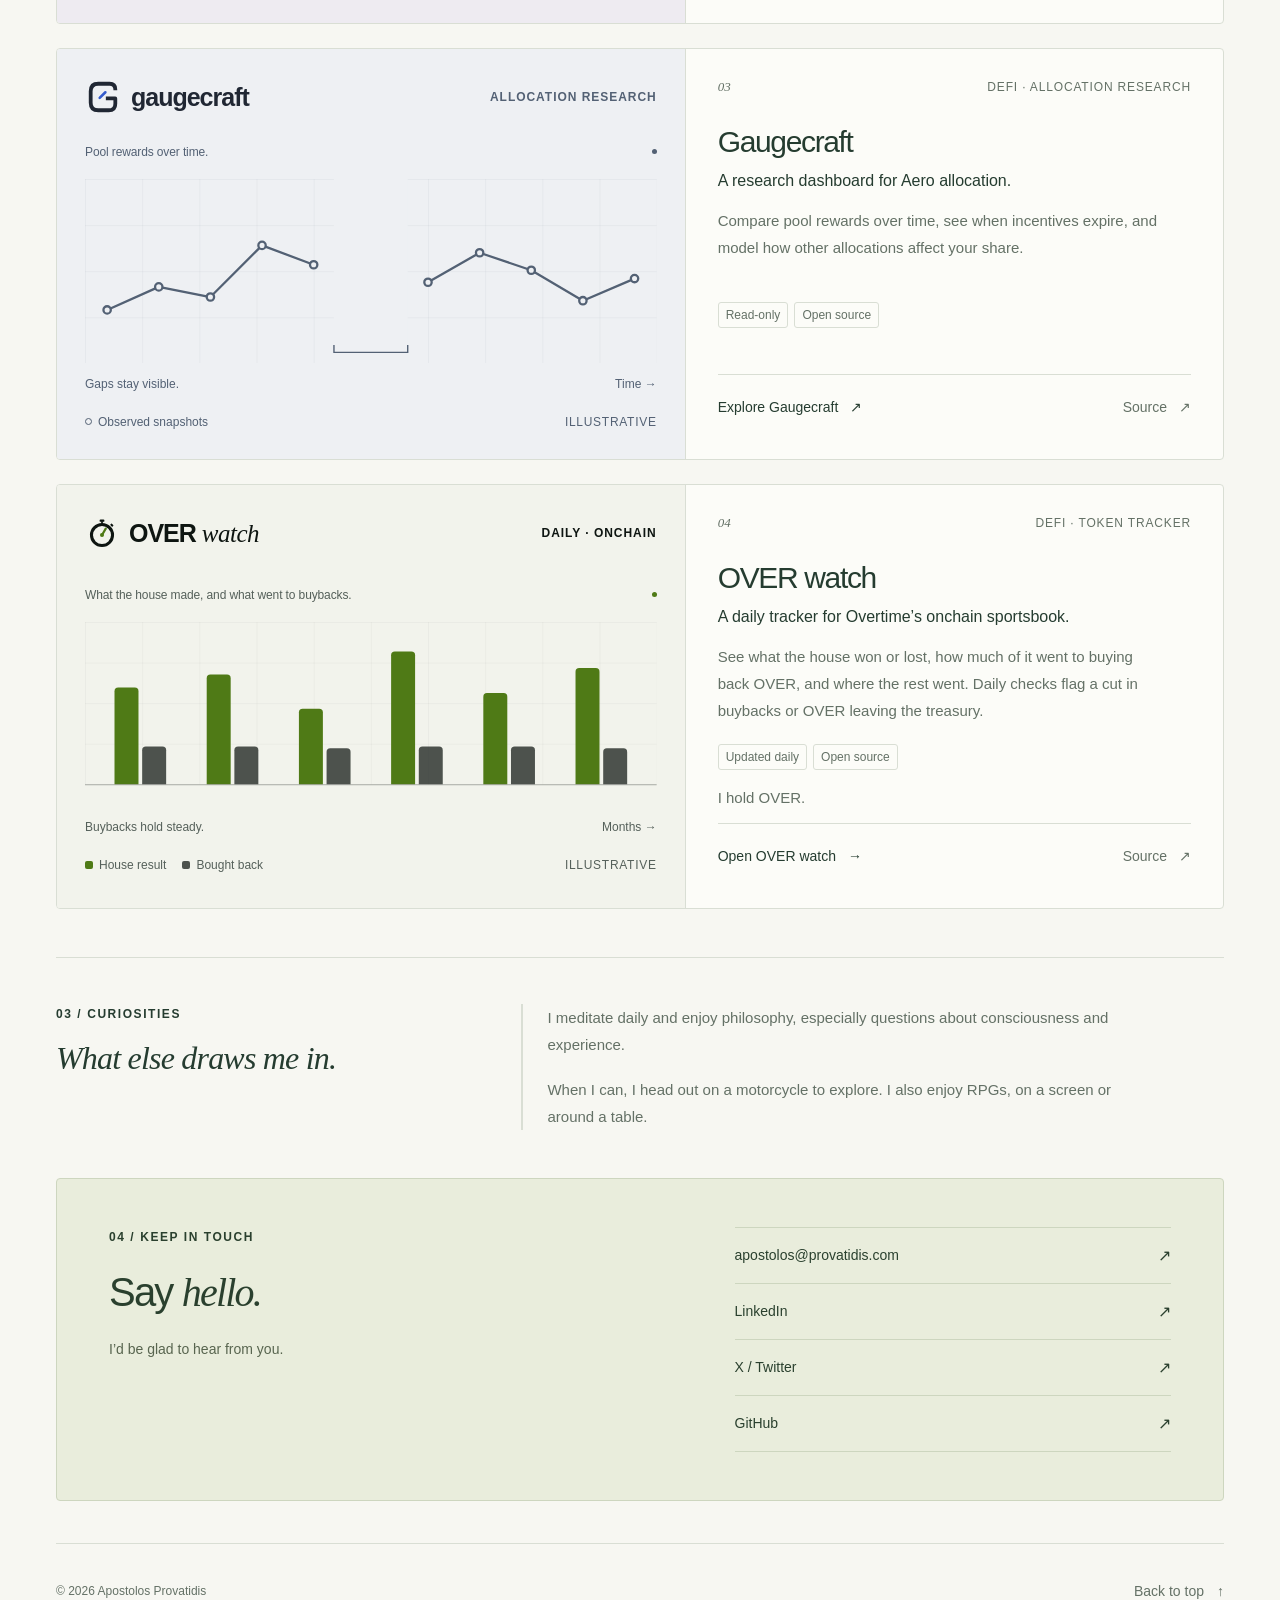
==== commit 85bdac78: "Update the Teren portfolio card to cover yield trading" ====
--- a/index.html
+++ b/index.html
@@ -83,7 +83,7 @@
               <div class="chart-legend"><span><i></i> Token A</span><span><i></i> Token B</span><span class="illustration-label">ILLUSTRATIVE TOKEN MIX</span></div>
             </div>
           </a>
-          <div class="project-content"><div class="project-top"><span class="project-number">01</span><span class="project-category">DEFI · LEARNING &amp; EXPERIMENTS</span></div><h3>Teren</h3><p class="project-subtitle">A playground for understanding DeFi.</p><p>Learn how liquidity and lending work through interactive lessons and experiments. Test assumptions, compare outcomes, and inspect historical liquidity cases and on-chain snapshots.</p><div class="tags"><span>Open source</span><span>No wallet needed</span></div><div class="project-links"><a href="https://teren.sh/" target="_blank" rel="noopener noreferrer">Explore Teren <span aria-hidden="true">↗</span></a><a class="source-link" href="https://github.com/provatidis/teren" target="_blank" rel="noopener noreferrer" aria-label="Teren source on GitHub">Source <span aria-hidden="true">↗</span></a></div></div>
+          <div class="project-content"><div class="project-top"><span class="project-number">01</span><span class="project-category">DEFI · LEARNING &amp; EXPERIMENTS</span></div><h3>Teren</h3><p class="project-subtitle">A playground for understanding DeFi.</p><p>Explore liquidity, lending and yield trading through lessons and experiments, or follow on-chain records of liquidity positions and a past Pendle market.</p><div class="tags"><span>Open source</span><span>No wallet needed</span></div><div class="project-links"><a href="https://teren.sh/" target="_blank" rel="noopener noreferrer">Explore Teren <span aria-hidden="true">↗</span></a><a class="source-link" href="https://github.com/provatidis/teren" target="_blank" rel="noopener noreferrer" aria-label="Teren source on GitHub">Source <span aria-hidden="true">↗</span></a></div></div>
         </article>
         <article class="project project-featured project-inflow">
           <a class="project-visual inflow-visual" href="https://provatidis.com/inflow/" aria-label="Open in flow, a companion for focused work">
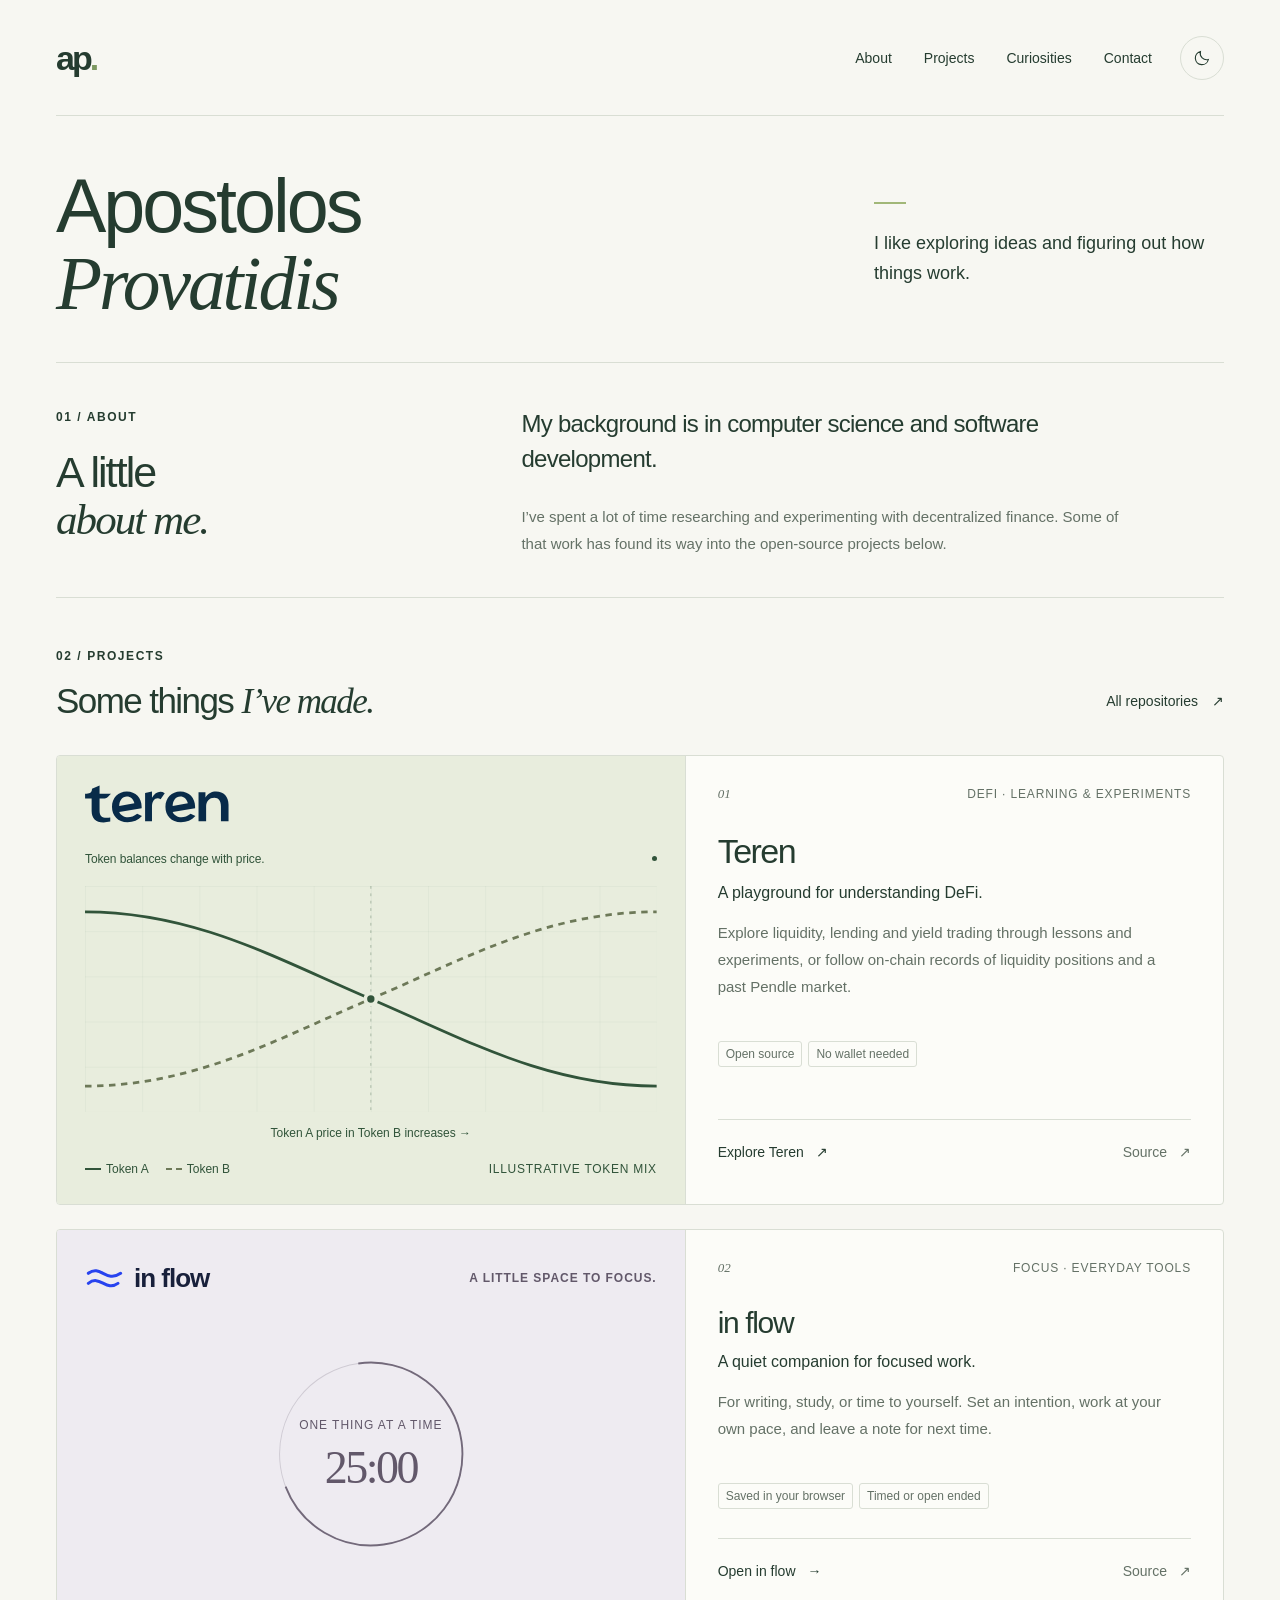
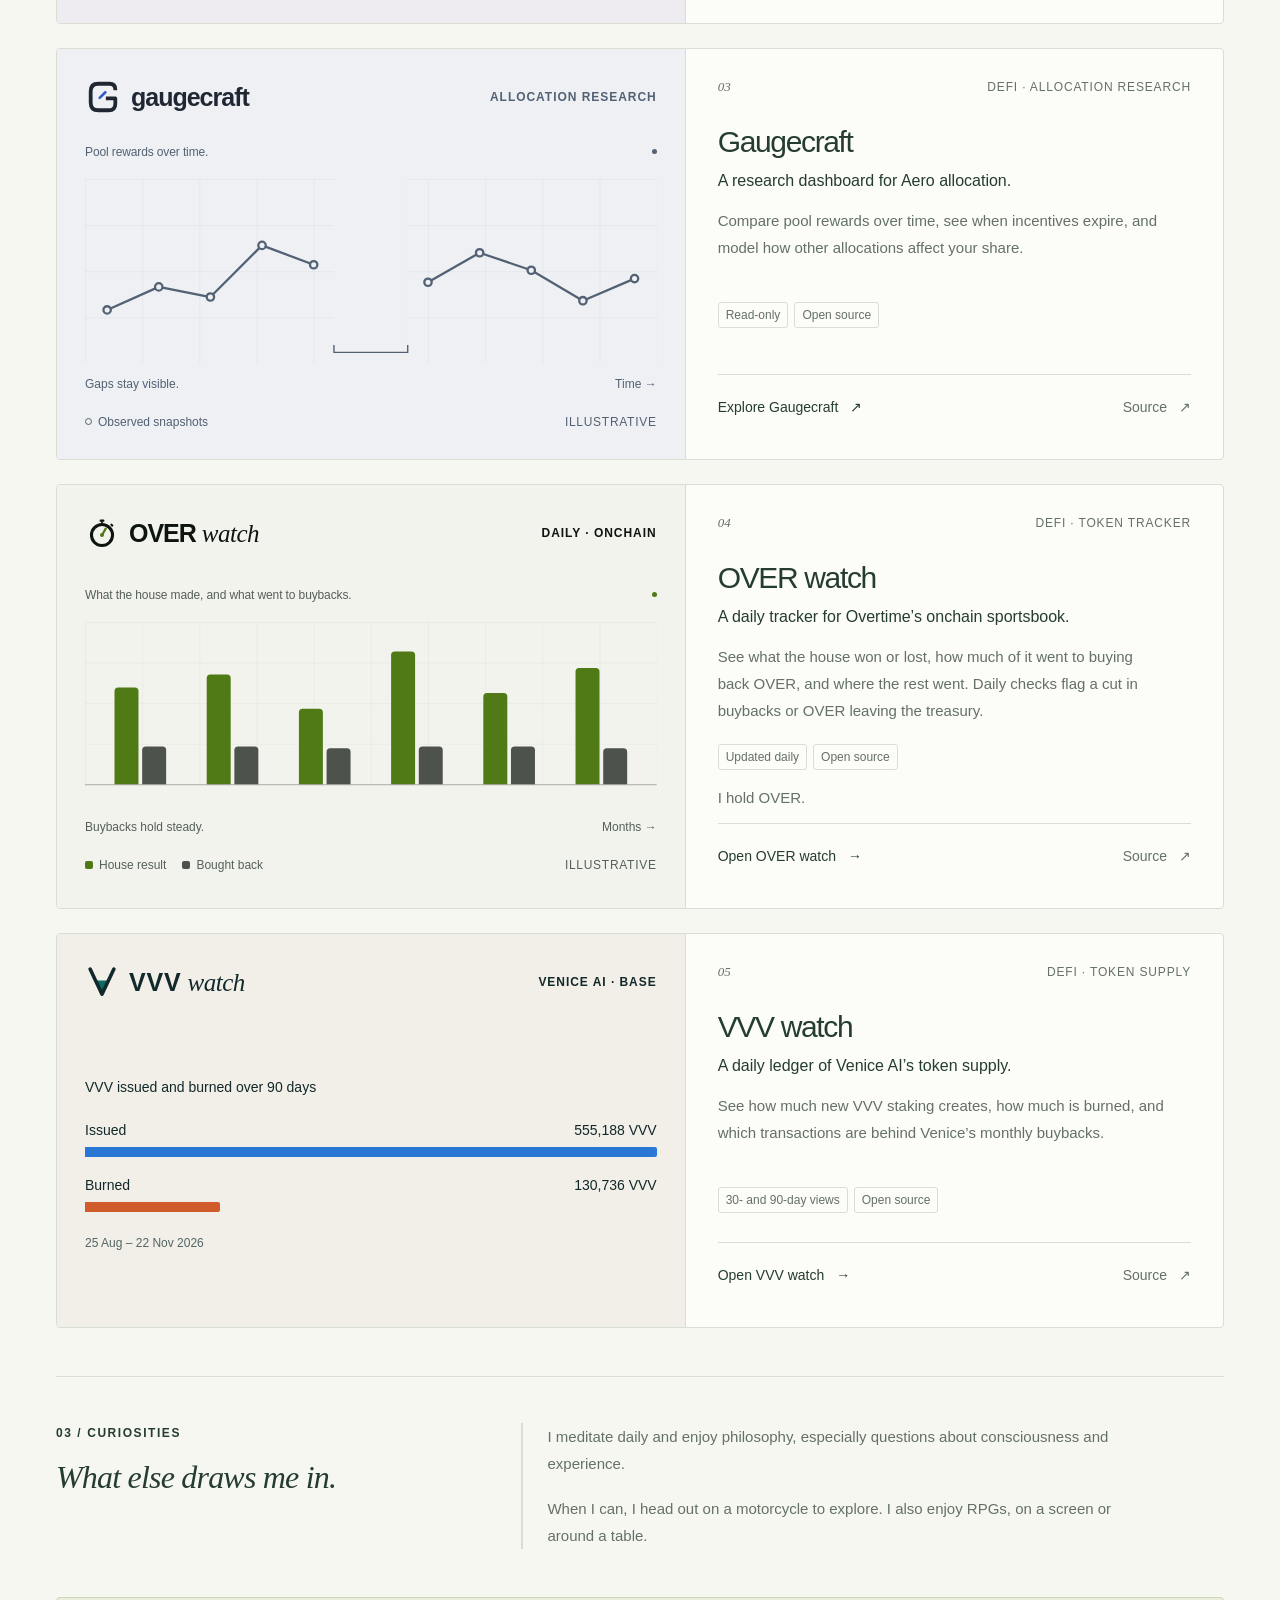
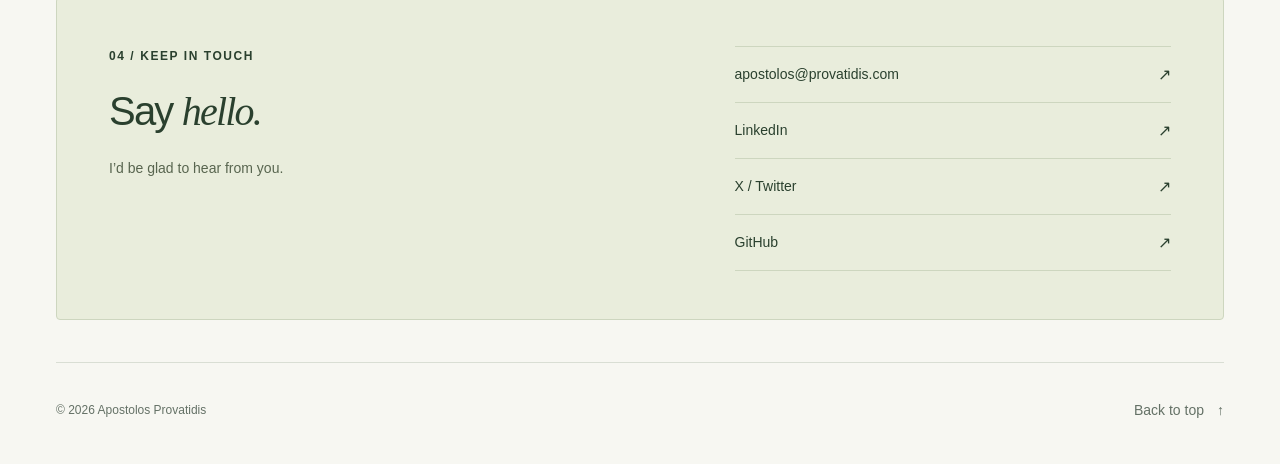
==== commit 77e61481: "Add VVV watch as the fifth featured project Show a dated 90-day comparison of VVV issuance and burns" ====
--- a/index.html
+++ b/index.html
@@ -17,13 +17,13 @@
       })();
     </script>
     <title>Apostolos Provatidis — Projects & curiosities</title>
-    <meta name="description" content="Apostolos Provatidis, independent developer. Teren, Gaugecraft and OVER watch for exploring DeFi, in flow for focused work, and other curiosities.">
+    <meta name="description" content="Apostolos Provatidis, independent developer. Teren, Gaugecraft, OVER watch and VVV watch for exploring DeFi, in flow for focused work, and other curiosities.">
     <link rel="canonical" href="https://provatidis.com/">
     <link rel="icon" href="./assets/favicon.svg" type="image/svg+xml">
     <link rel="apple-touch-icon" href="/assets/apple-touch-icon.png" sizes="180x180">
     <meta property="og:type" content="website">
     <meta property="og:title" content="Apostolos Provatidis — Projects & curiosities">
-    <meta property="og:description" content="Apostolos Provatidis, independent developer. Teren, Gaugecraft and OVER watch for exploring DeFi, in flow for focused work, and other curiosities.">
+    <meta property="og:description" content="Apostolos Provatidis, independent developer. Teren, Gaugecraft, OVER watch and VVV watch for exploring DeFi, in flow for focused work, and other curiosities.">
     <meta property="og:url" content="https://provatidis.com/">
     <meta property="og:image" content="https://provatidis.com/assets/social-card.png?v=provatidis-com">
     <meta property="og:image:width" content="1200">
@@ -34,7 +34,7 @@
     <meta name="twitter:image" content="https://provatidis.com/assets/social-card.png?v=provatidis-com">
     <meta name="twitter:image:alt" content="Apostolos Provatidis — Independent developer. Projects and curiosities.">
     <meta name="twitter:site" content="@provatidis">
-    <link rel="stylesheet" href="./styles.css?v=25ba45d589ff">
+    <link rel="stylesheet" href="./styles.css?v=40329db09279">
     <script src="./script.js" defer></script>
     <script type="application/ld+json">
       {"@context":"https://schema.org","@type":"Person","name":"Apostolos Provatidis","jobTitle":"Independent developer","url":"https://provatidis.com/","sameAs":["https://github.com/provatidis","https://www.linkedin.com/in/apostolos-provatidis/","https://x.com/provatidis"]}
@@ -164,6 +164,40 @@
             <div class="project-links"><a href="https://overwatch.day/">Open OVER watch <span aria-hidden="true">→</span></a><a class="source-link" href="https://github.com/provatidis/overwatch" target="_blank" rel="noopener noreferrer" aria-label="OVER watch source on GitHub">Source <span aria-hidden="true">↗</span></a></div>
           </div>
         </article>
+        <article class="project project-featured" id="vvvwatch" aria-labelledby="vvvwatch-title">
+          <a class="project-visual vvv-visual" href="https://vvv.watch/#ledger" aria-label="Open the VVV watch supply ledger" aria-describedby="vvv-window vvv-amounts">
+            <div class="visual-topline">
+              <span class="vvv-wordmark">
+                <svg width="34" height="34" viewBox="0 0 100 100" aria-hidden="true">
+                  <path d="M30.8 45.3H69.2L50 88Z" fill="var(--vvv-accent)"/>
+                  <path d="M15 12 50 86 85 12" fill="none" stroke="currentColor" stroke-width="10.5" stroke-linejoin="round" stroke-linecap="round"/>
+                </svg>
+                <span><span class="vvv-token">VVV</span> <em>watch</em></span>
+              </span>
+              <span class="visual-label">VENICE AI · BASE</span>
+            </div>
+            <figure class="vvv-ledger">
+              <figcaption>VVV issued and burned over 90 days</figcaption>
+              <!-- supply.windows["90"] in https://github.com/provatidis/vvvwatch/blob/ce3354a22f9aaaa504a5b43cf5f1cc4bb500bc2d/data/latest.json -->
+              <dl id="vvv-amounts" class="vvv-amounts">
+                <div><dt>Issued</dt><dd>555,188 VVV</dd></div>
+                <div class="vvv-burned" style="--bar-width:23.548%"><dt>Burned</dt><dd>130,736 VVV</dd></div>
+              </dl>
+              <p id="vvv-window"><time datetime="2026-08-25">25 Aug</time> – <time datetime="2026-11-22">22 Nov 2026</time></p>
+            </figure>
+          </a>
+          <div class="project-content">
+            <div class="project-top"><span class="project-number">05</span><span class="project-category">DEFI · TOKEN SUPPLY</span></div>
+            <h3 id="vvvwatch-title">VVV watch</h3>
+            <p class="project-subtitle">A daily ledger of Venice AI’s token supply.</p>
+            <p>See how much new VVV staking creates, how much is burned, and which transactions are behind Venice’s monthly buybacks.</p>
+            <div class="tags"><span>30- and 90-day views</span><span>Open source</span></div>
+            <div class="project-links">
+              <a href="https://vvv.watch/">Open VVV watch <span aria-hidden="true">→</span></a>
+              <a class="source-link" href="https://github.com/provatidis/vvvwatch" target="_blank" rel="noopener noreferrer" aria-label="VVV watch source on GitHub">Source <span aria-hidden="true">↗</span></a>
+            </div>
+          </div>
+        </article>
       </section>
       <section class="curiosities-section wrap" id="curiosities" aria-labelledby="curiosities-title">
         <div class="curiosities-heading">
--- a/styles.css
+++ b/styles.css
@@ -27,6 +27,12 @@
   --overwatch-muted:#55605a;
   --overwatch-ink:#0e1511;
   --overwatch-accent:#4f7a16;
+  --vvv-paper:#f1efe8;
+  --vvv-ink:#12282a;
+  --vvv-muted:#526565;
+  --vvv-accent:#0f6b66;
+  --vvv-issued:#2a78d6;
+  --vvv-burned:#d05b2b;
   --serif:Georgia,'Times New Roman',serif;
   --sans:'Helvetica Neue',Arial,sans-serif;
   color-scheme:light;
@@ -62,6 +68,12 @@
   --overwatch-muted:#9aa69c;
   --overwatch-ink:#e9ede3;
   --overwatch-accent:#c6f05b;
+  --vvv-paper:#0b1517;
+  --vvv-ink:#eef2e9;
+  --vvv-muted:#adc1be;
+  --vvv-accent:#70d4c7;
+  --vvv-issued:#7db2ff;
+  --vvv-burned:#fc9864;
   color-scheme:dark;
 }
 @media(prefers-color-scheme:dark) {
@@ -92,6 +104,12 @@
     --overwatch-muted:#9aa69c;
     --overwatch-ink:#e9ede3;
     --overwatch-accent:#c6f05b;
+    --vvv-paper:#0b1517;
+    --vvv-ink:#eef2e9;
+    --vvv-muted:#adc1be;
+    --vvv-accent:#70d4c7;
+    --vvv-issued:#7db2ff;
+    --vvv-burned:#fc9864;
     color-scheme:dark;
   }
 }
@@ -621,32 +639,33 @@
 .gaugecraft-legend span:last-child {
   letter-spacing:.06em;
 }
+.overwatch-visual,.vvv-visual {
+  padding:28px;
+  min-height:365px;
+  border-right:1px solid var(--line);
+  display:flex;
+  flex-direction:column;
+}
 .overwatch-visual {
   background:var(--overwatch-paper);
   color:var(--overwatch-muted);
-  padding:28px;
-  min-height:365px;
-  border-right:1px solid var(--line);
-  display:flex;
-  flex-direction:column;
-}
-.overwatch-visual .visual-label {
+}
+.overwatch-visual .visual-label,.overwatch-wordmark {
   color:var(--overwatch-ink);
 }
-.overwatch-wordmark {
+.overwatch-wordmark,.vvv-wordmark {
   display:inline-flex;
   align-items:center;
   gap:10px;
-  color:var(--overwatch-ink);
   font-size:25px;
   font-weight:600;
   letter-spacing:-.04em;
   line-height:40px;
 }
-.overwatch-wordmark svg {
+.overwatch-wordmark svg,.vvv-wordmark svg {
   flex:none;
 }
-.overwatch-wordmark em {
+.overwatch-wordmark em,.vvv-wordmark em {
   font-family:var(--serif);
   font-weight:400;
   letter-spacing:-.02em;
@@ -701,6 +720,53 @@
 }
 .project-disclosure + .project-links {
   margin-top:0;
+}
+.vvv-visual {
+  background:var(--vvv-paper);
+  color:var(--vvv-ink);
+}
+.vvv-token {
+  font-kerning:none;
+  letter-spacing:.035em;
+}
+.vvv-ledger {
+  margin:auto 0;
+  padding-top:28px;
+  font-size:14px;
+  line-height:1.5;
+}
+.vvv-ledger figcaption {
+  font-weight:500;
+}
+.vvv-amounts {
+  display:grid;
+  gap:18px;
+  margin:22px 0;
+}
+.vvv-amounts > div {
+  display:grid;
+  grid-template-columns:1fr auto;
+  row-gap:6px;
+}
+.vvv-amounts dd {
+  margin:0;
+  font-variant-numeric:tabular-nums;
+}
+.vvv-amounts > div::after {
+  content:"";
+  grid-column:1 / -1;
+  width:var(--bar-width,100%);
+  height:10px;
+  border-radius:0 2px 2px 0;
+  background:var(--vvv-issued);
+}
+.vvv-amounts > .vvv-burned::after {
+  background:var(--vvv-burned);
+}
+.vvv-ledger p {
+  margin:0;
+  color:var(--vvv-muted);
+  font-size:12px;
 }
 .about-section {
   margin-top:0;
@@ -943,7 +1009,7 @@
     min-height:0;
     padding:25px;
   }
-  .gaugecraft-visual,.overwatch-visual {
+  .gaugecraft-visual,.overwatch-visual,.vvv-visual {
     border-right:0;
     border-bottom:1px solid var(--line);
     min-height:0;
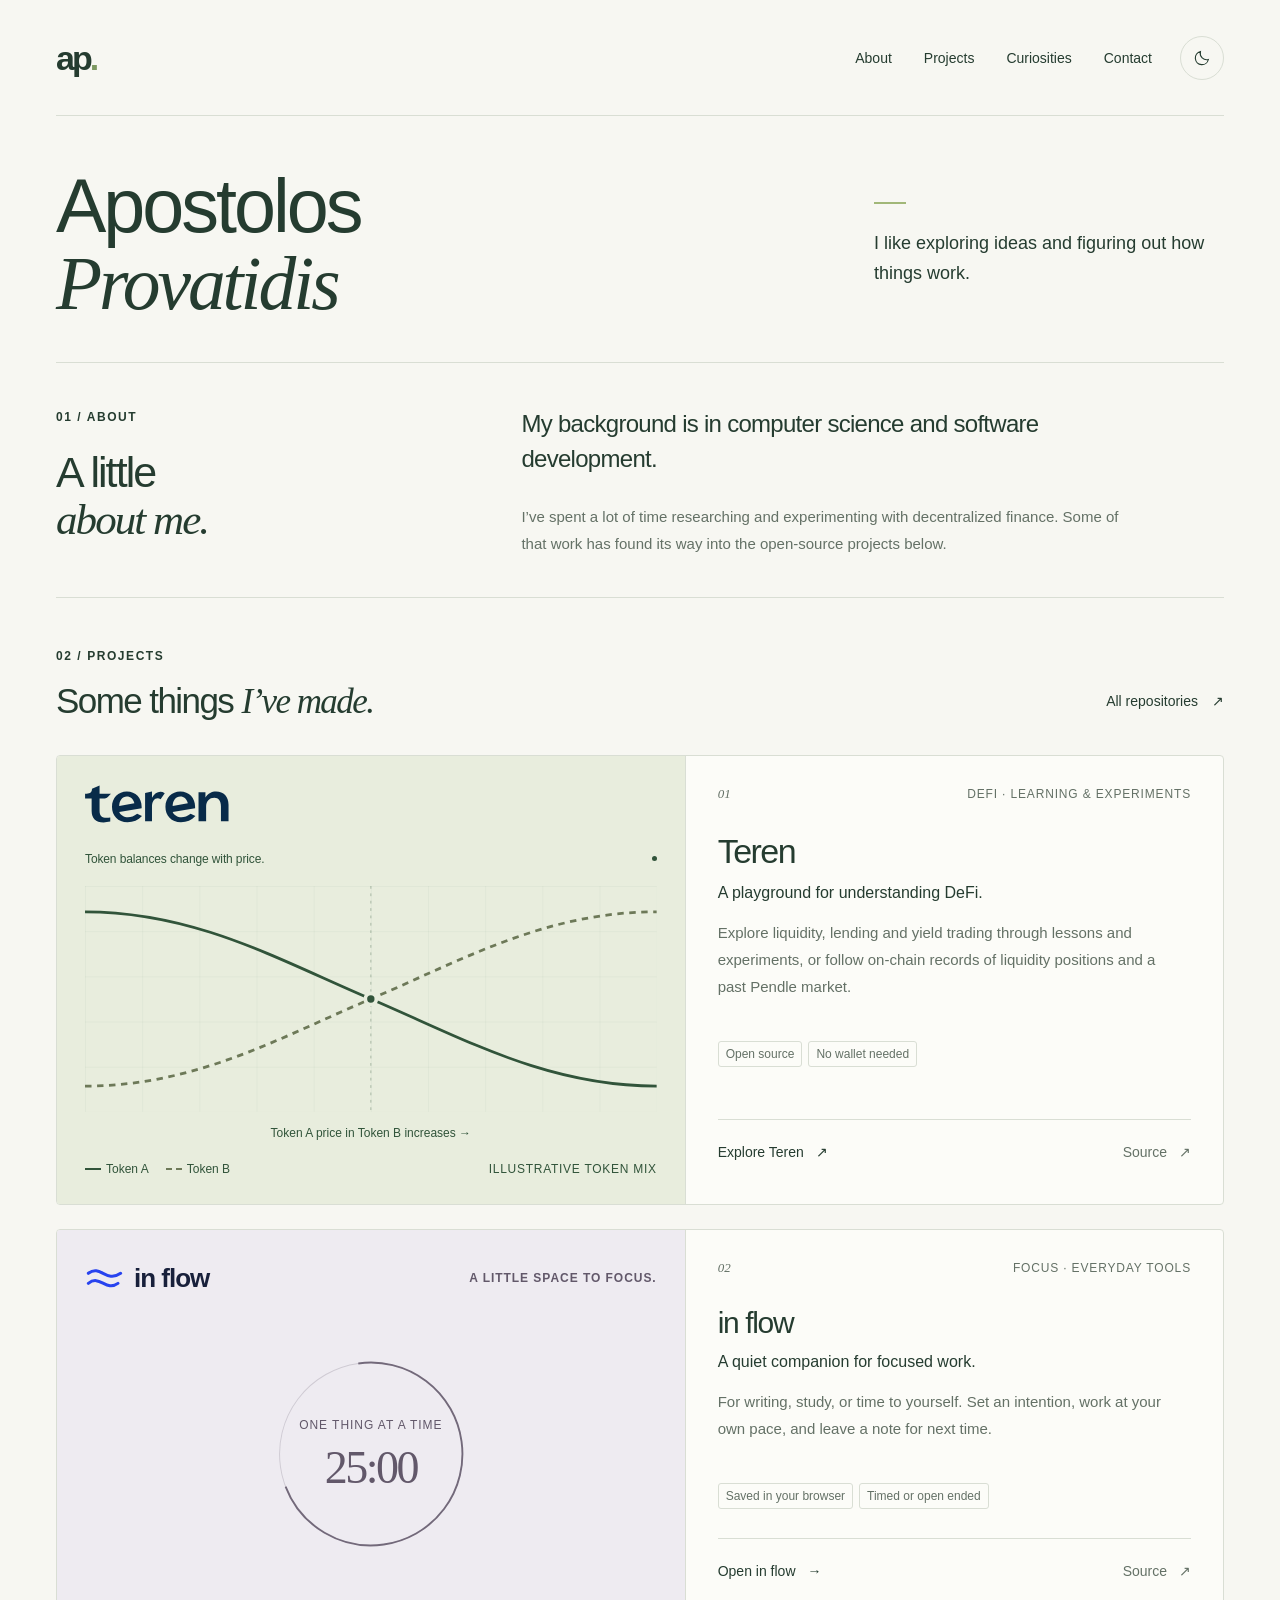
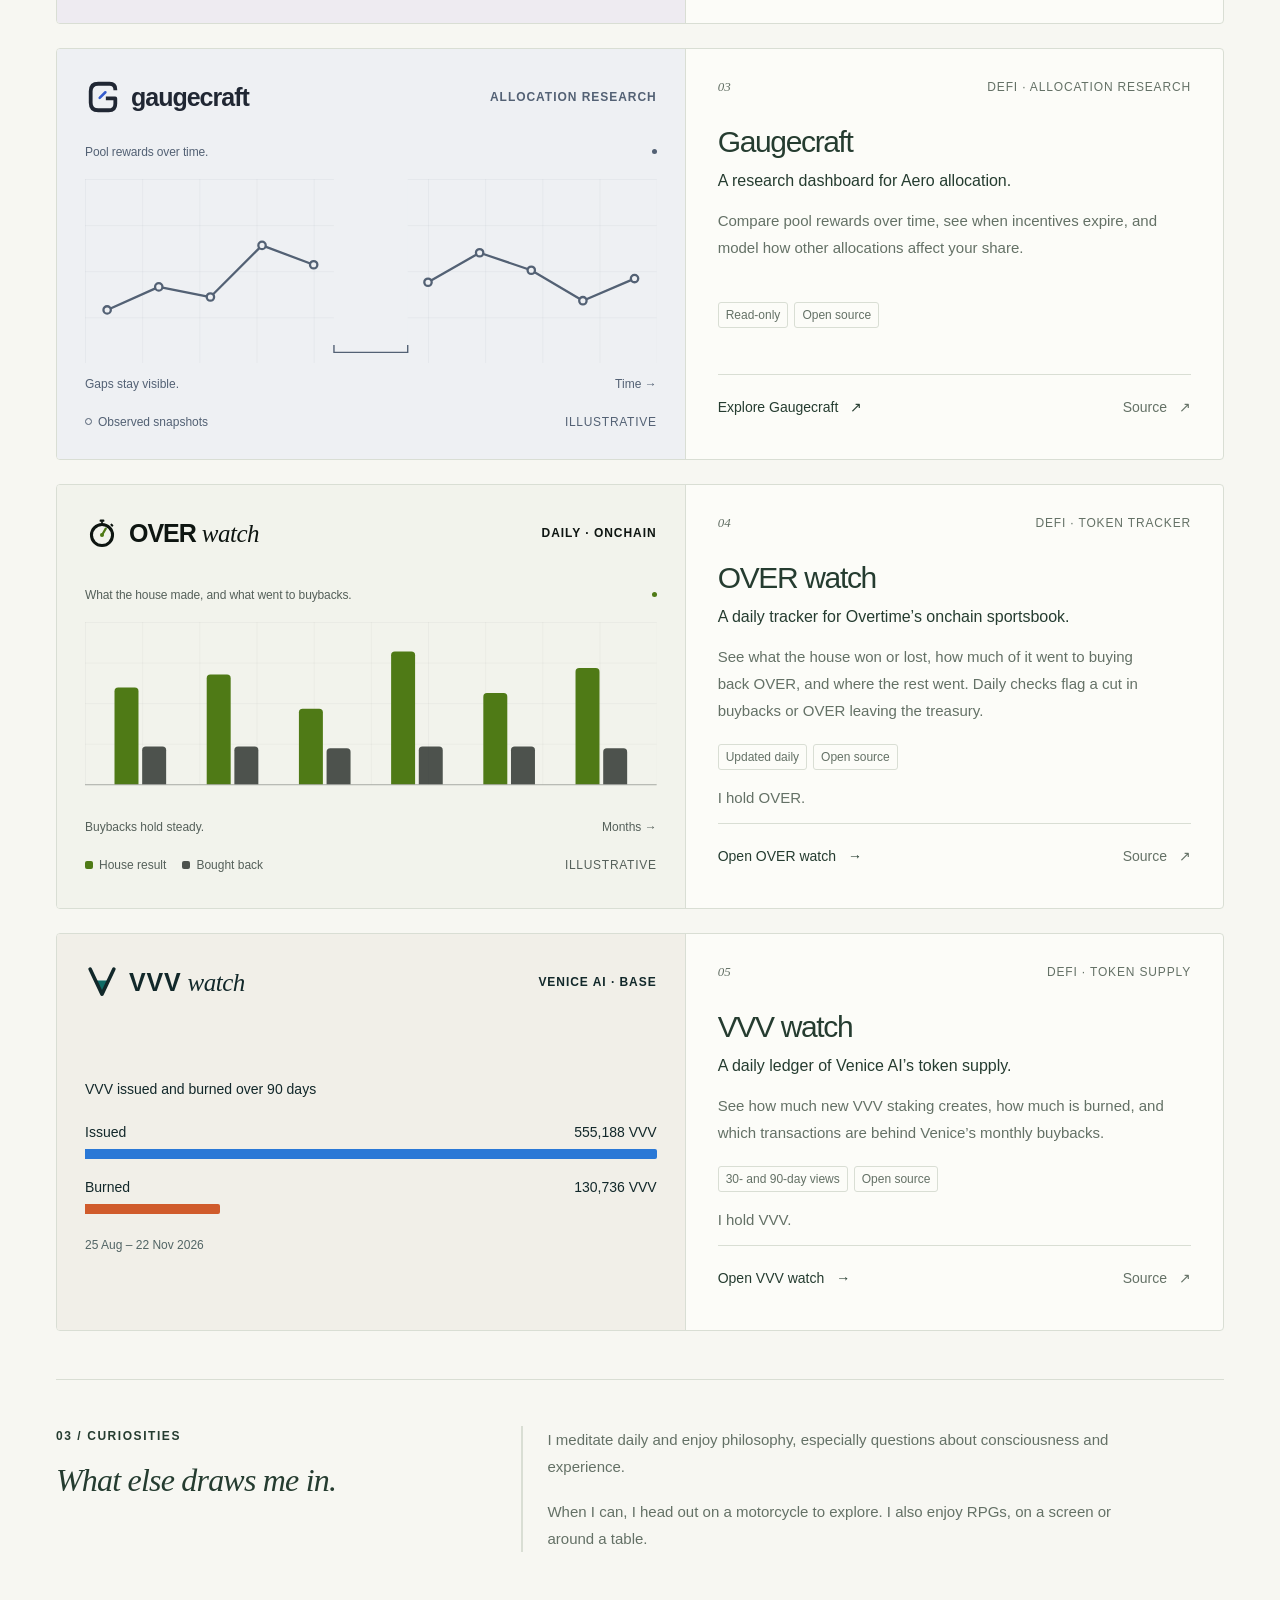
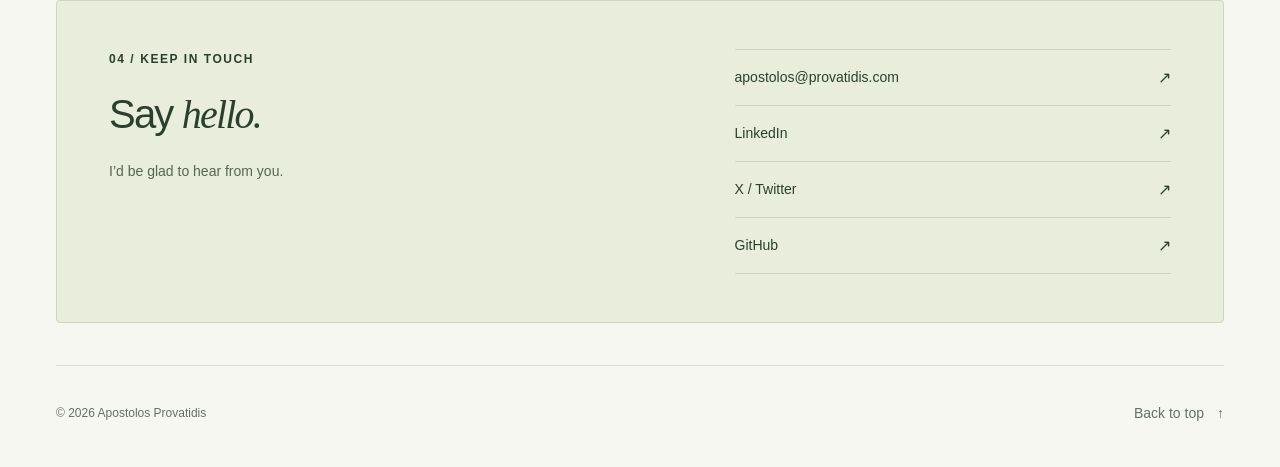
==== commit 474d03a0: "Add the VVV holding disclosure above the tracker links" ====
--- a/index.html
+++ b/index.html
@@ -34,7 +34,7 @@
     <meta name="twitter:image" content="https://provatidis.com/assets/social-card.png?v=provatidis-com">
     <meta name="twitter:image:alt" content="Apostolos Provatidis — Independent developer. Projects and curiosities.">
     <meta name="twitter:site" content="@provatidis">
-    <link rel="stylesheet" href="./styles.css?v=40329db09279">
+    <link rel="stylesheet" href="./styles.css?v=93df39adfe13">
     <script src="./script.js" defer></script>
     <script type="application/ld+json">
       {"@context":"https://schema.org","@type":"Person","name":"Apostolos Provatidis","jobTitle":"Independent developer","url":"https://provatidis.com/","sameAs":["https://github.com/provatidis","https://www.linkedin.com/in/apostolos-provatidis/","https://x.com/provatidis"]}
@@ -192,6 +192,7 @@
             <p class="project-subtitle">A daily ledger of Venice AI’s token supply.</p>
             <p>See how much new VVV staking creates, how much is burned, and which transactions are behind Venice’s monthly buybacks.</p>
             <div class="tags"><span>30- and 90-day views</span><span>Open source</span></div>
+            <p class="project-disclosure">I hold VVV.</p>
             <div class="project-links">
               <a href="https://vvv.watch/">Open VVV watch <span aria-hidden="true">→</span></a>
               <a class="source-link" href="https://github.com/provatidis/vvvwatch" target="_blank" rel="noopener noreferrer" aria-label="VVV watch source on GitHub">Source <span aria-hidden="true">↗</span></a>
--- a/styles.css
+++ b/styles.css
@@ -712,7 +712,7 @@
 .overwatch-legend span:last-child {
   letter-spacing:.06em;
 }
-.project-overwatch .tags {
+.tags:has(+ .project-disclosure) {
   margin:0 0 14px;
 }
 .project-content .project-disclosure {
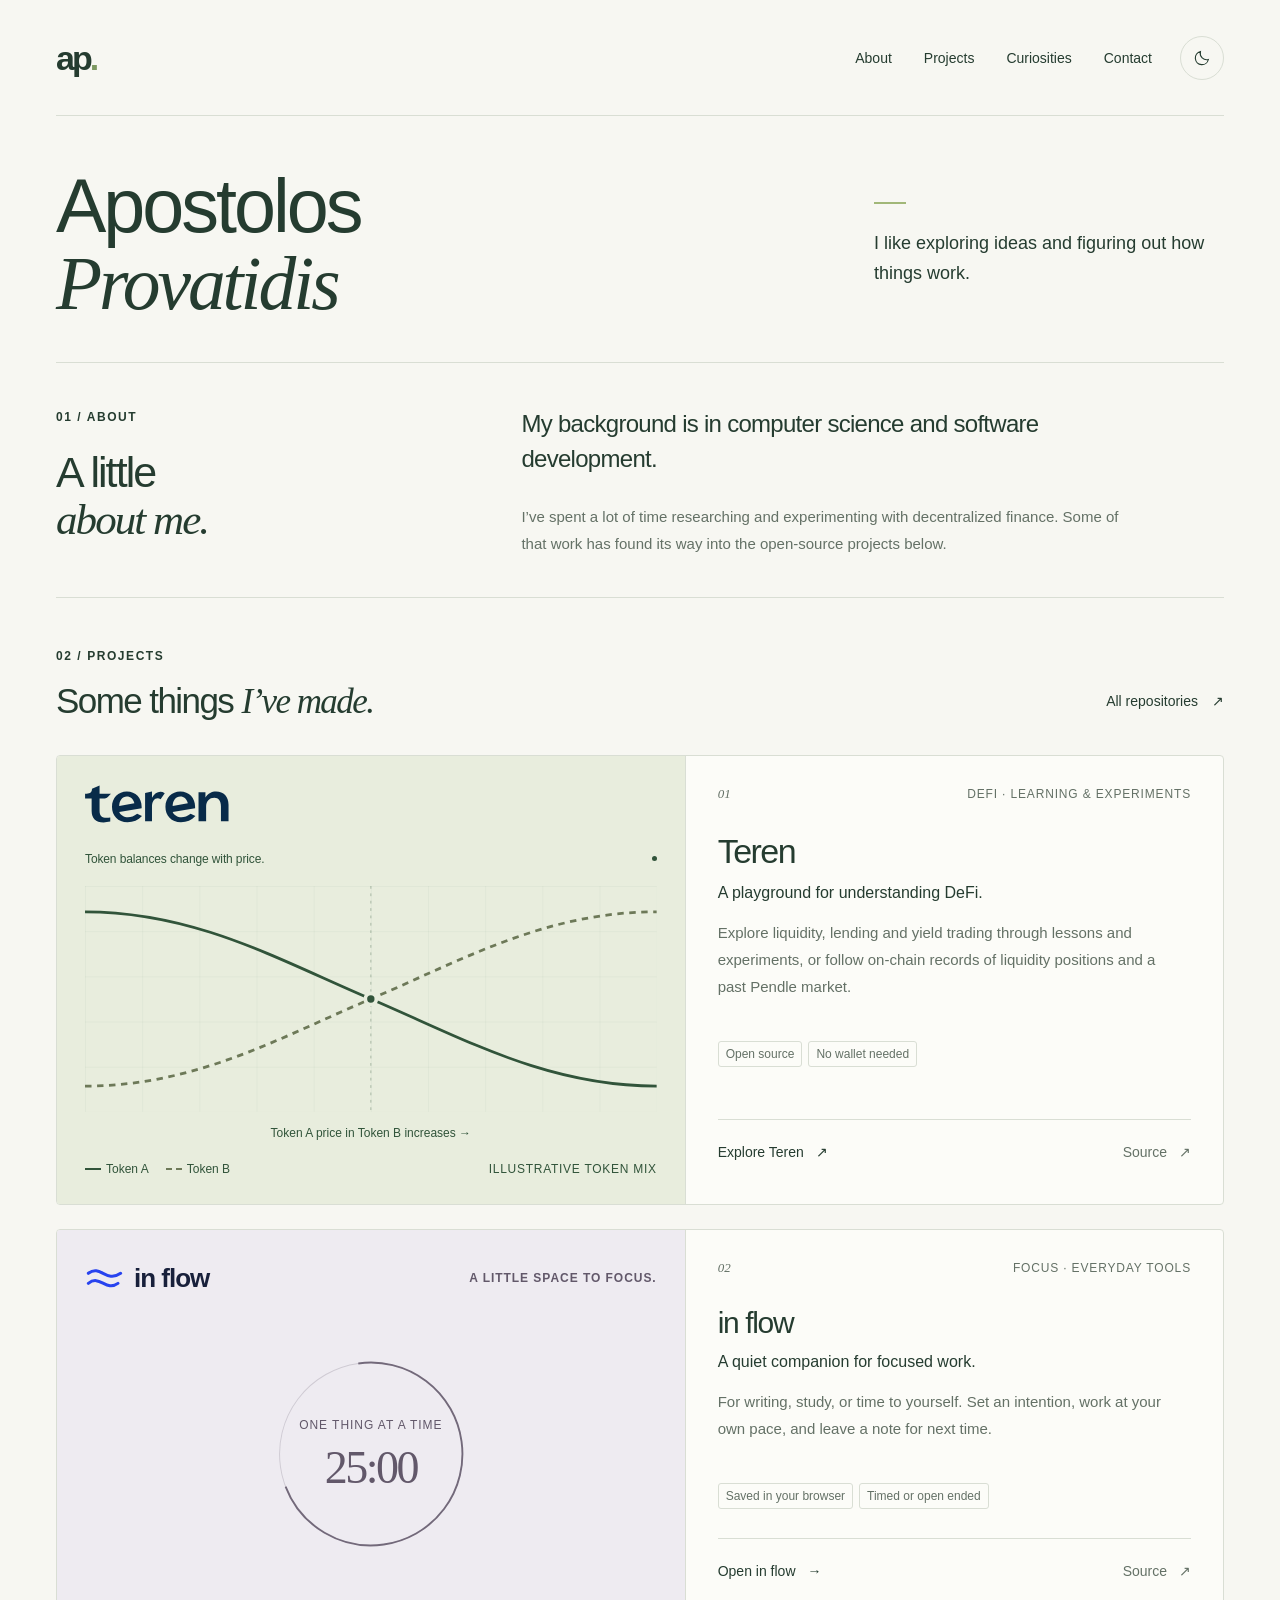
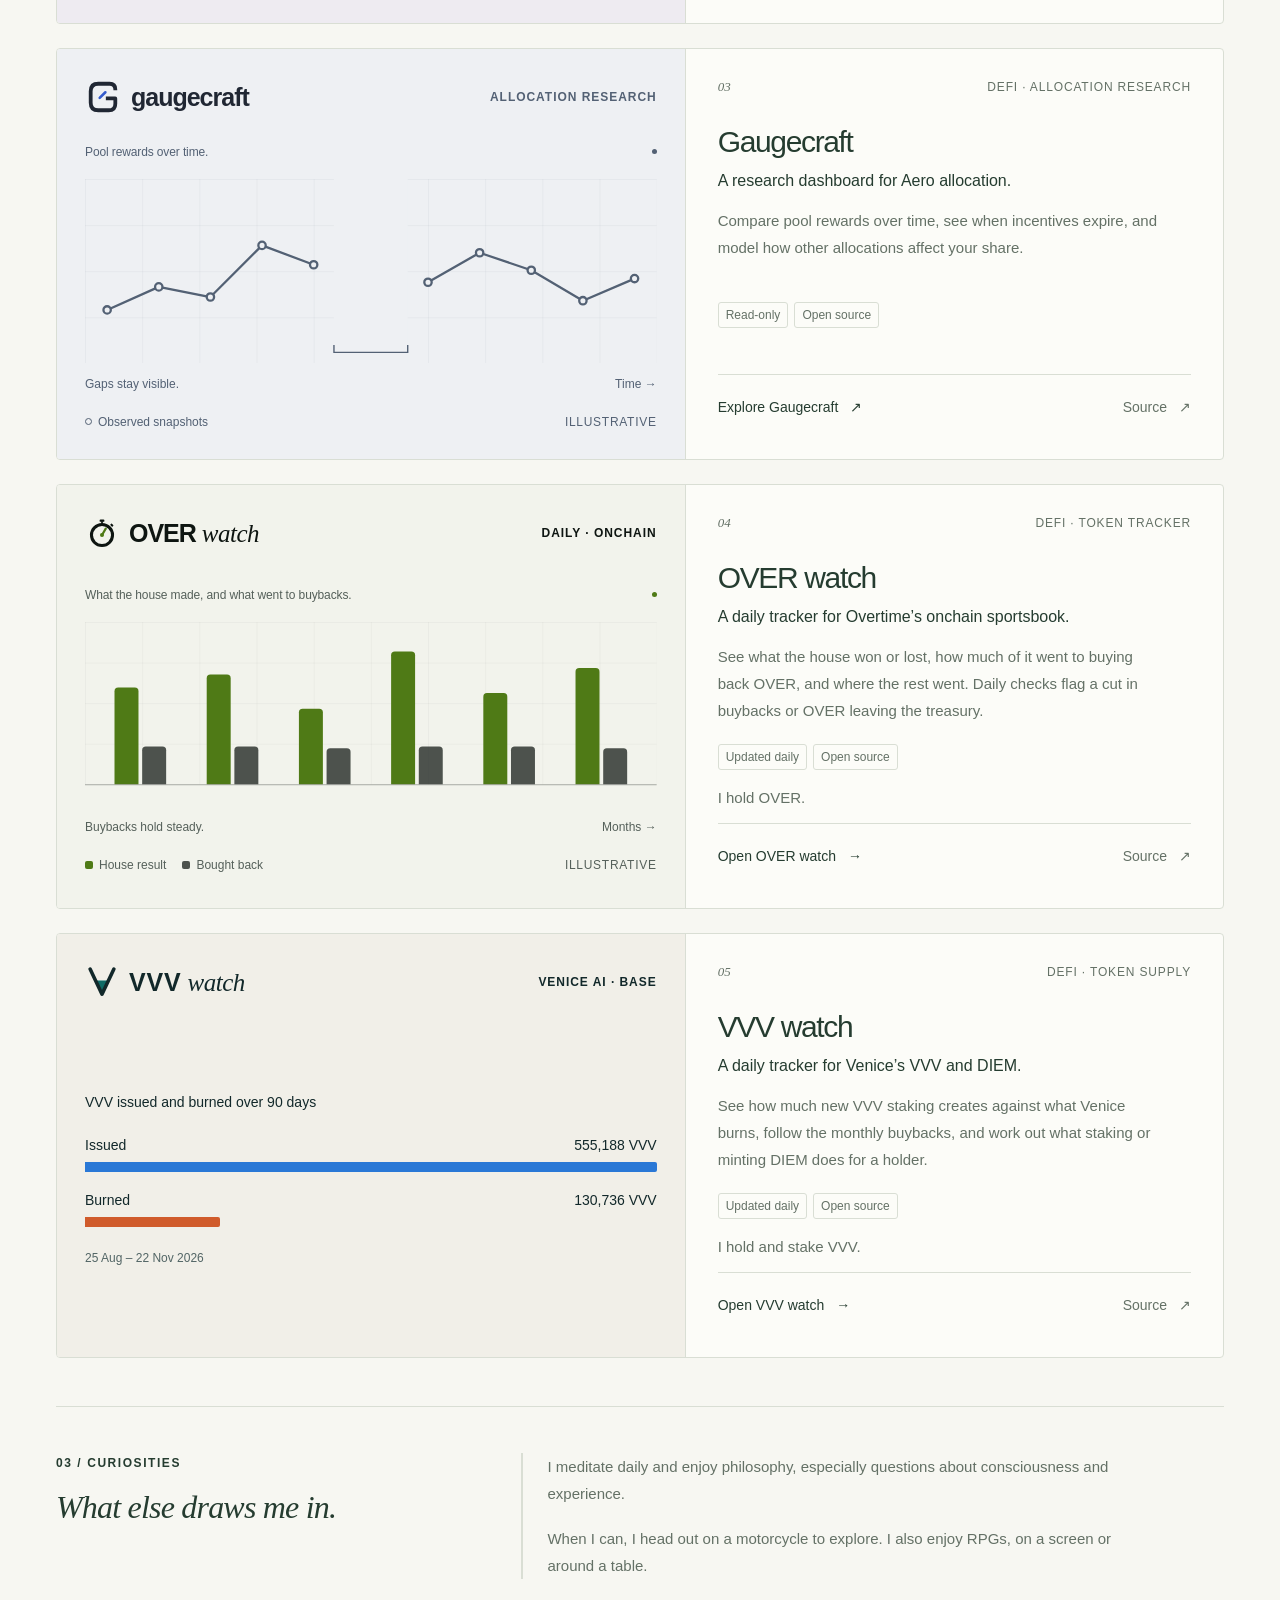
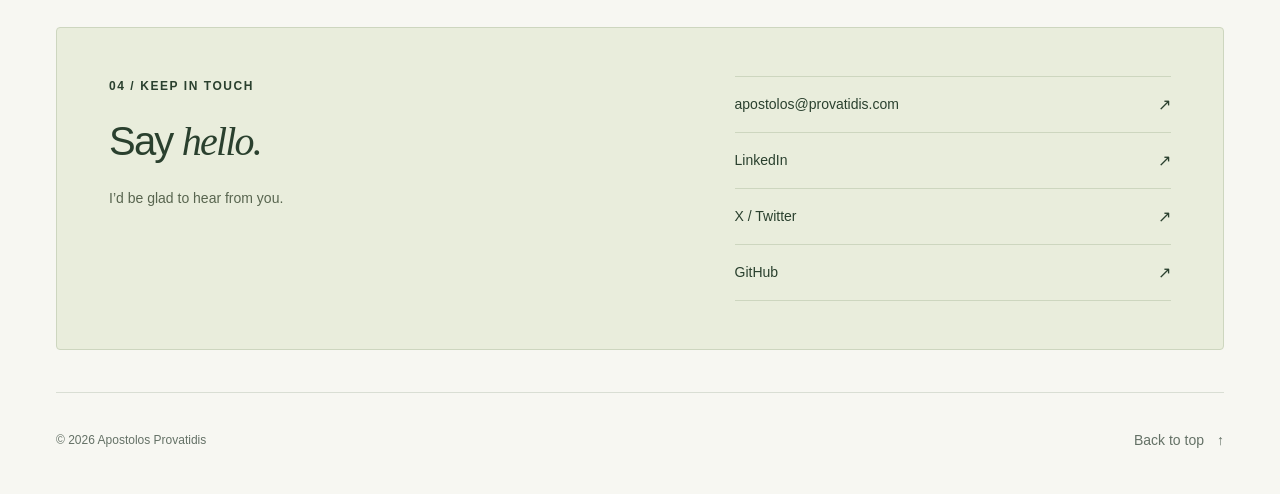
==== commit 55207868: "Keep the VVV watch card current and describe the holder tools The card now loads the 90-day issued a" ====
--- a/index.html
+++ b/index.html
@@ -178,21 +178,21 @@
             </div>
             <figure class="vvv-ledger">
               <figcaption>VVV issued and burned over 90 days</figcaption>
-              <!-- supply.windows["90"] in https://github.com/provatidis/vvvwatch/blob/ce3354a22f9aaaa504a5b43cf5f1cc4bb500bc2d/data/latest.json -->
-              <dl id="vvv-amounts" class="vvv-amounts">
-                <div><dt>Issued</dt><dd>555,188 VVV</dd></div>
-                <div class="vvv-burned" style="--bar-width:23.548%"><dt>Burned</dt><dd>130,736 VVV</dd></div>
+              <!-- Fallback from supply.windows["90"] in https://vvv.watch/data/latest.json (22 Nov 2026). script.js replaces it with the latest snapshot. -->
+              <dl id="vvv-amounts" class="vvv-amounts" data-source="https://vvv.watch/data/latest.json">
+                <div id="vvv-issued-row"><dt>Issued</dt><dd id="vvv-issued">555,188 VVV</dd></div>
+                <div id="vvv-burned-row" class="vvv-burned" style="--bar-width:23.548%"><dt>Burned</dt><dd id="vvv-burned">130,736 VVV</dd></div>
               </dl>
-              <p id="vvv-window"><time datetime="2026-08-25">25 Aug</time> – <time datetime="2026-11-22">22 Nov 2026</time></p>
+              <p id="vvv-window"><time id="vvv-start" datetime="2026-08-25">25 Aug</time> – <time id="vvv-end" datetime="2026-11-22">22 Nov 2026</time></p>
             </figure>
           </a>
           <div class="project-content">
             <div class="project-top"><span class="project-number">05</span><span class="project-category">DEFI · TOKEN SUPPLY</span></div>
             <h3 id="vvvwatch-title">VVV watch</h3>
-            <p class="project-subtitle">A daily ledger of Venice AI’s token supply.</p>
-            <p>See how much new VVV staking creates, how much is burned, and which transactions are behind Venice’s monthly buybacks.</p>
-            <div class="tags"><span>30- and 90-day views</span><span>Open source</span></div>
-            <p class="project-disclosure">I hold VVV.</p>
+            <p class="project-subtitle">A daily tracker for Venice’s VVV and DIEM.</p>
+            <p>See how much new VVV staking creates against what Venice burns, follow the monthly buybacks, and work out what staking or minting DIEM does for a holder.</p>
+            <div class="tags"><span>Updated daily</span><span>Open source</span></div>
+            <p class="project-disclosure">I hold and stake VVV.</p>
             <div class="project-links">
               <a href="https://vvv.watch/">Open VVV watch <span aria-hidden="true">→</span></a>
               <a class="source-link" href="https://github.com/provatidis/vvvwatch" target="_blank" rel="noopener noreferrer" aria-label="VVV watch source on GitHub">Source <span aria-hidden="true">↗</span></a>
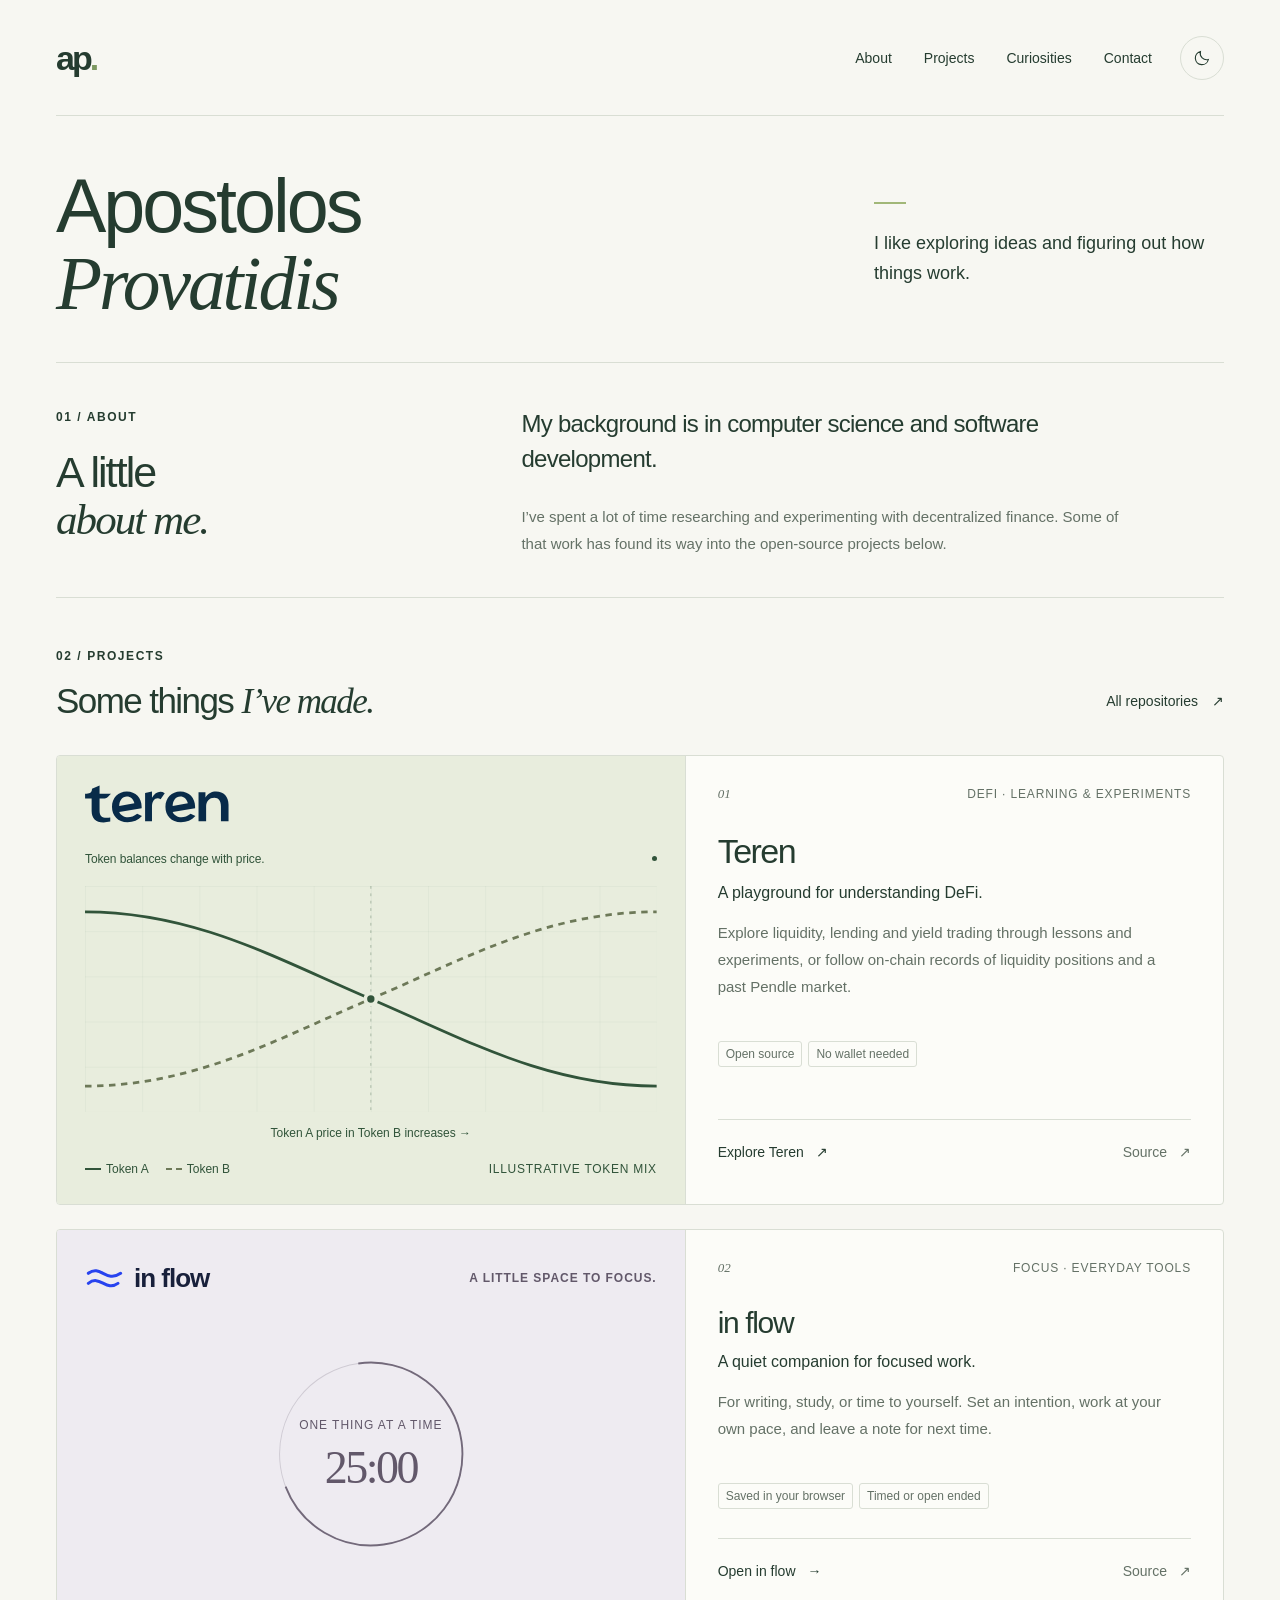
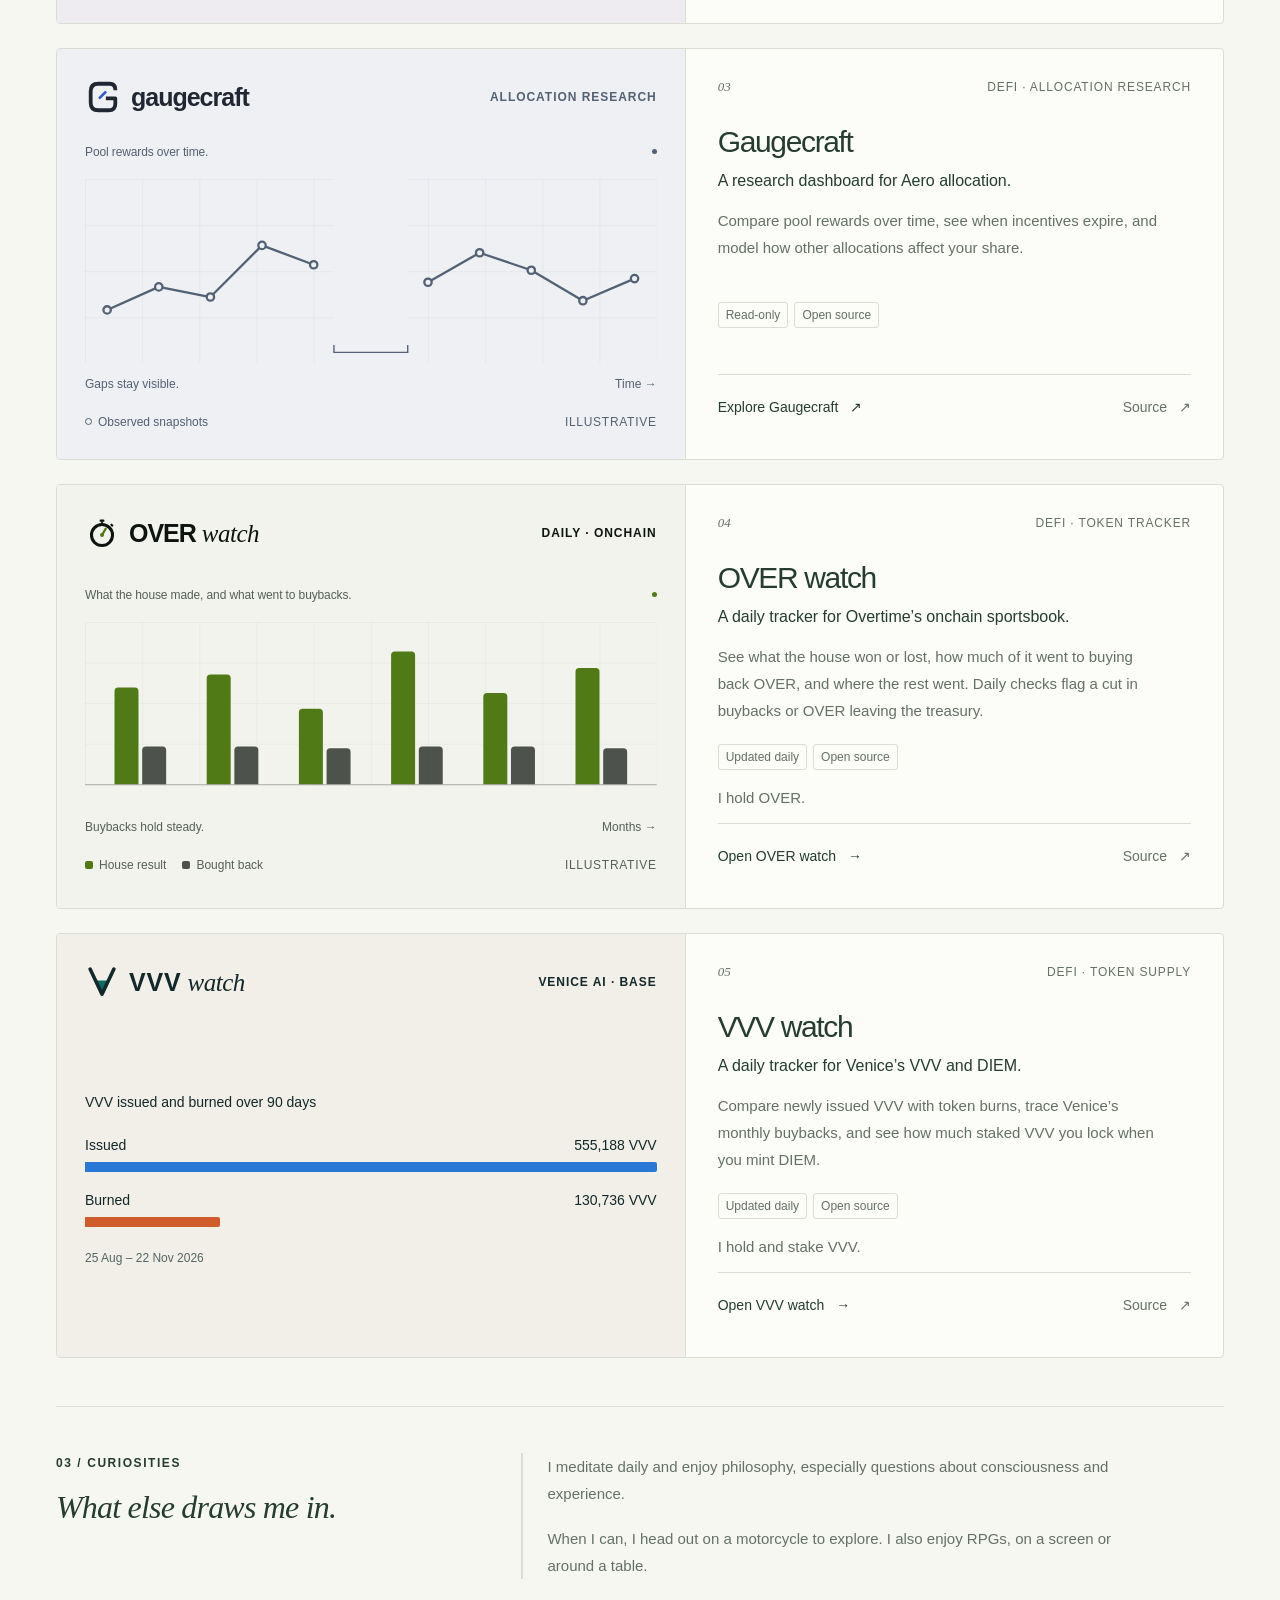
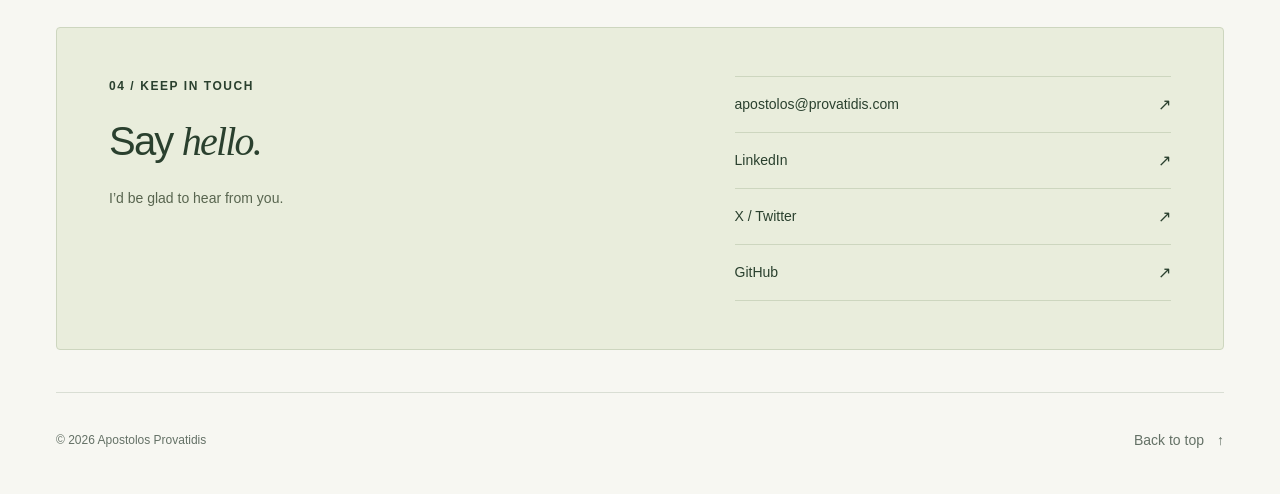
==== commit a882869b: "Align the VVV chart with the tracker’s 90-day ledger Describe DIEM collateral directly and display v" ====
--- a/index.html
+++ b/index.html
@@ -35,7 +35,7 @@
     <meta name="twitter:image:alt" content="Apostolos Provatidis — Independent developer. Projects and curiosities.">
     <meta name="twitter:site" content="@provatidis">
     <link rel="stylesheet" href="./styles.css?v=93df39adfe13">
-    <script src="./script.js" defer></script>
+    <script src="./script.js?v=286921d5d26e" defer></script>
     <script type="application/ld+json">
       {"@context":"https://schema.org","@type":"Person","name":"Apostolos Provatidis","jobTitle":"Independent developer","url":"https://provatidis.com/","sameAs":["https://github.com/provatidis","https://www.linkedin.com/in/apostolos-provatidis/","https://x.com/provatidis"]}
     </script>
@@ -165,7 +165,7 @@
           </div>
         </article>
         <article class="project project-featured" id="vvvwatch" aria-labelledby="vvvwatch-title">
-          <a class="project-visual vvv-visual" href="https://vvv.watch/#ledger" aria-label="Open the VVV watch supply ledger" aria-describedby="vvv-window vvv-amounts">
+          <a class="project-visual vvv-visual" href="https://vvv.watch/?days=90#ledger" aria-label="Open the 90-day VVV watch supply ledger" aria-describedby="vvv-window vvv-amounts">
             <div class="visual-topline">
               <span class="vvv-wordmark">
                 <svg width="34" height="34" viewBox="0 0 100 100" aria-hidden="true">
@@ -190,7 +190,7 @@
             <div class="project-top"><span class="project-number">05</span><span class="project-category">DEFI · TOKEN SUPPLY</span></div>
             <h3 id="vvvwatch-title">VVV watch</h3>
             <p class="project-subtitle">A daily tracker for Venice’s VVV and DIEM.</p>
-            <p>See how much new VVV staking creates against what Venice burns, follow the monthly buybacks, and work out what staking or minting DIEM does for a holder.</p>
+            <p>Compare newly issued VVV with token burns, trace Venice’s monthly buybacks, and see how much staked VVV you lock when you mint DIEM.</p>
             <div class="tags"><span>Updated daily</span><span>Open source</span></div>
             <p class="project-disclosure">I hold and stake VVV.</p>
             <div class="project-links">
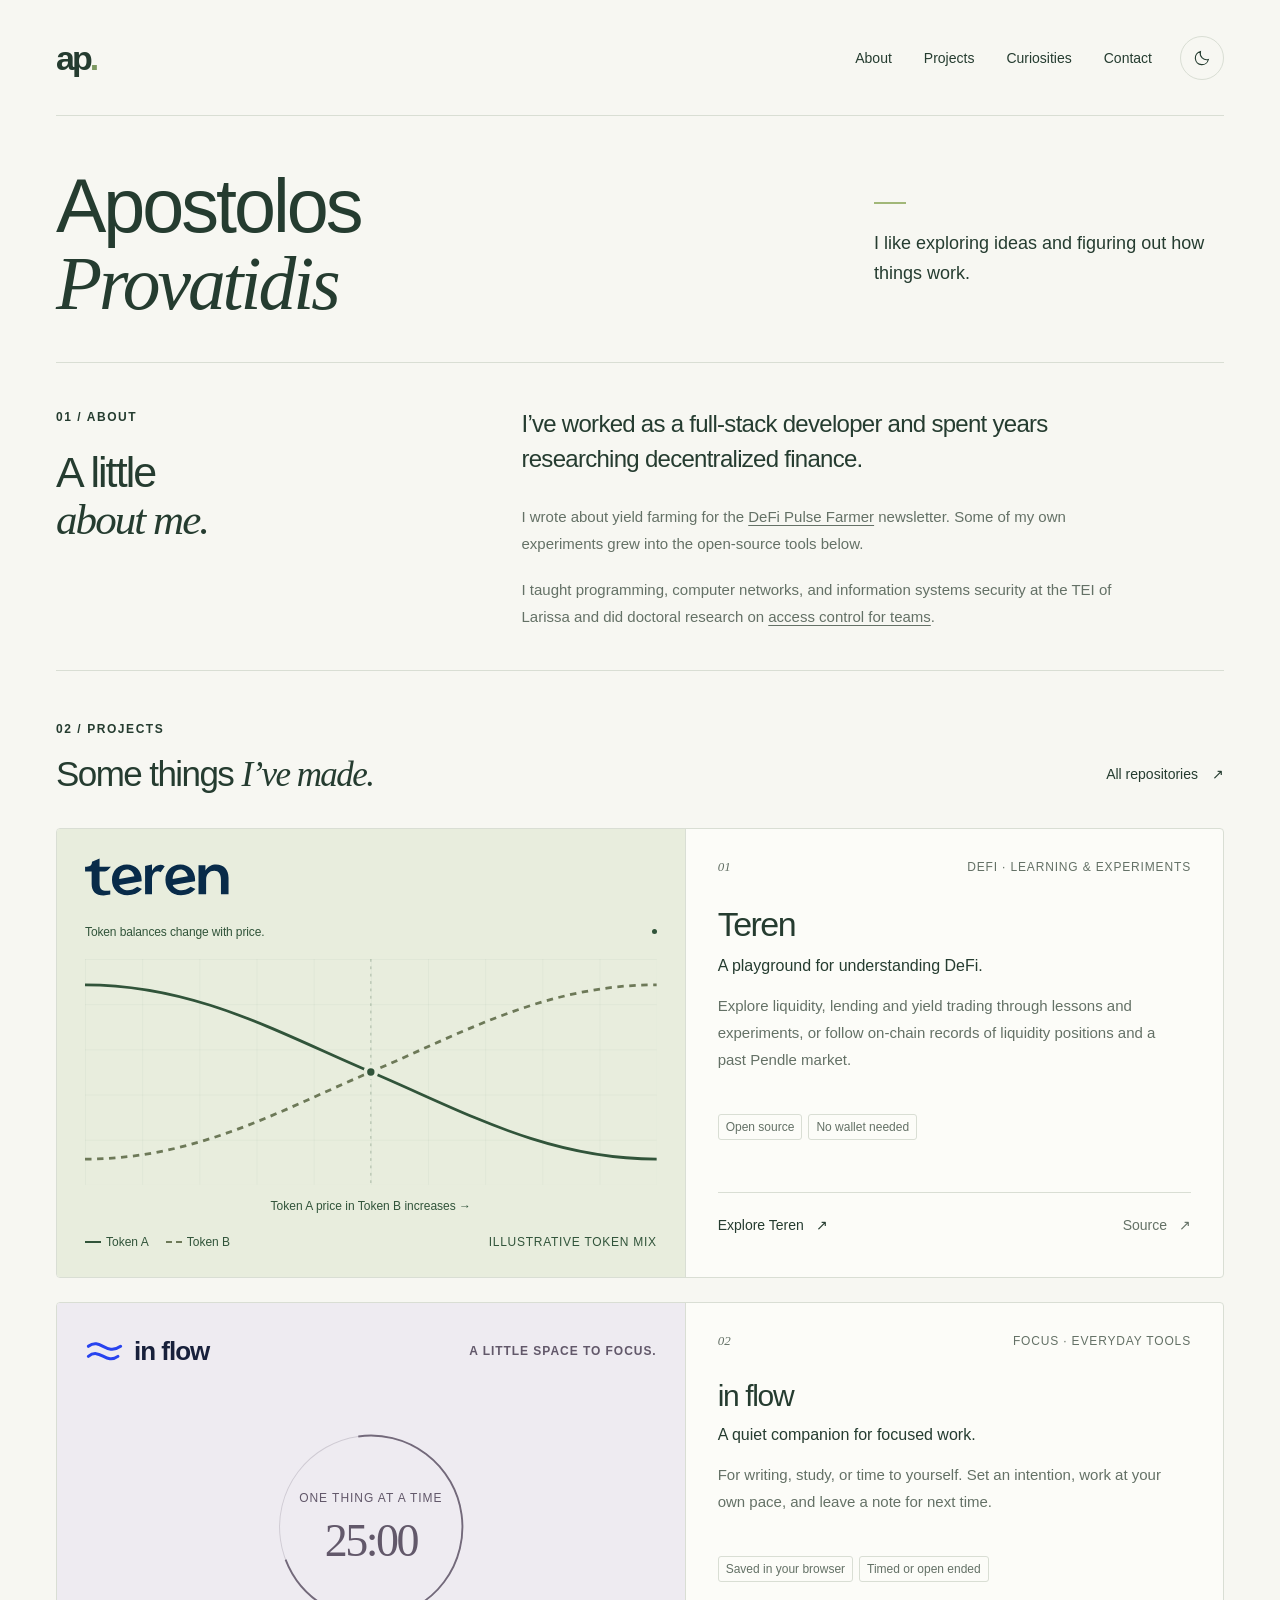
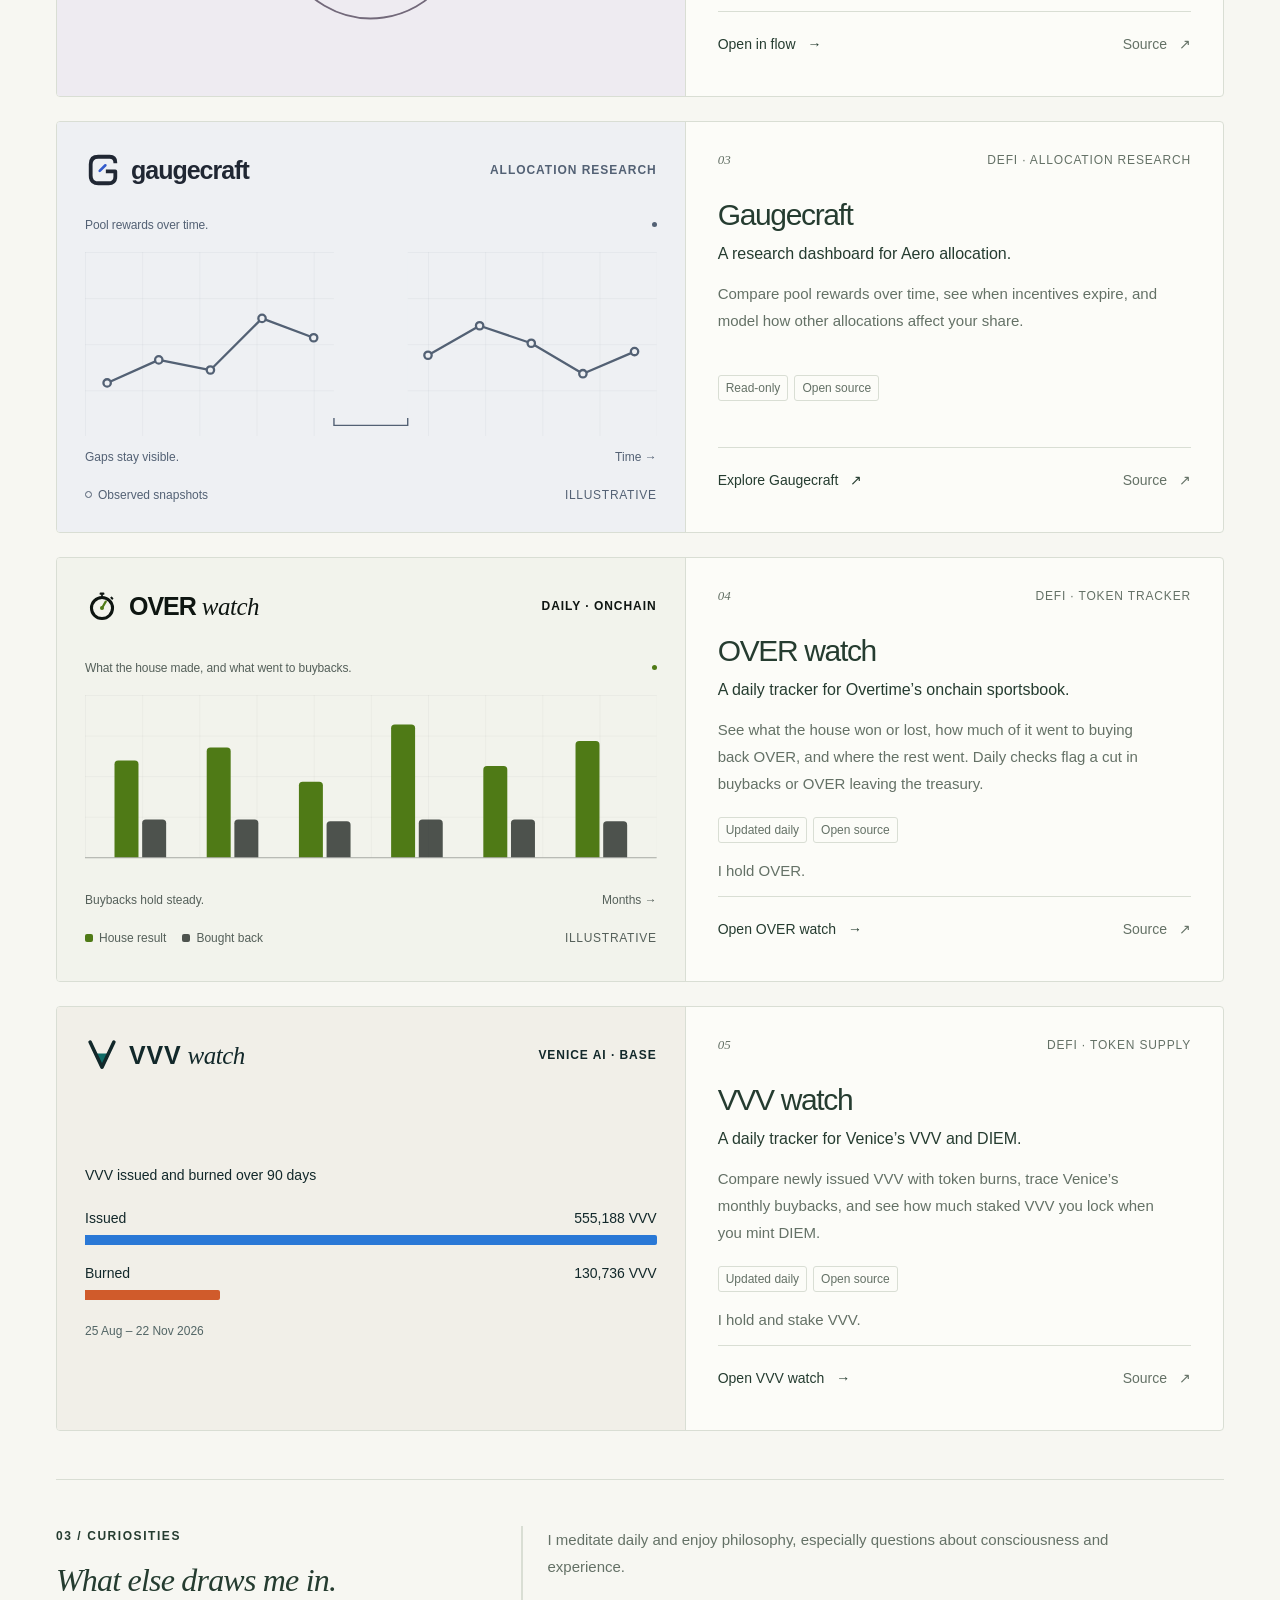
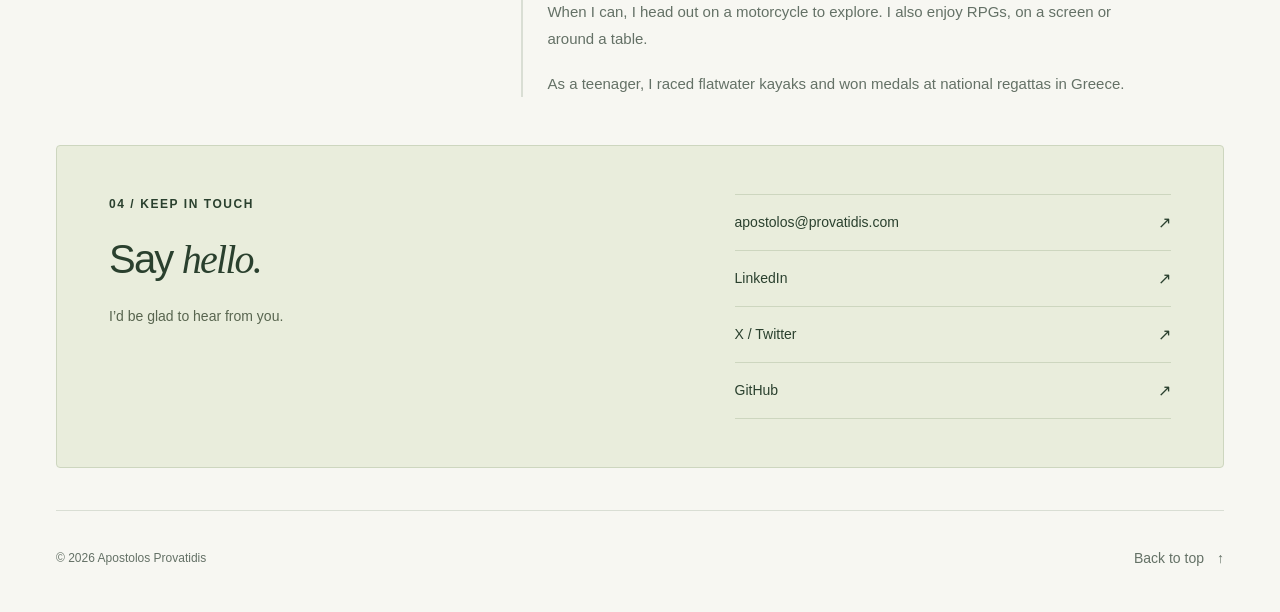
==== commit f033c99b: "Add newsletter, teaching and kayaking to the personal homepage" ====
--- a/index.html
+++ b/index.html
@@ -34,7 +34,7 @@
     <meta name="twitter:image" content="https://provatidis.com/assets/social-card.png?v=provatidis-com">
     <meta name="twitter:image:alt" content="Apostolos Provatidis — Independent developer. Projects and curiosities.">
     <meta name="twitter:site" content="@provatidis">
-    <link rel="stylesheet" href="./styles.css?v=93df39adfe13">
+    <link rel="stylesheet" href="./styles.css?v=03bda0d5eab5">
     <script src="./script.js?v=286921d5d26e" defer></script>
     <script type="application/ld+json">
       {"@context":"https://schema.org","@type":"Person","name":"Apostolos Provatidis","jobTitle":"Independent developer","url":"https://provatidis.com/","sameAs":["https://github.com/provatidis","https://www.linkedin.com/in/apostolos-provatidis/","https://x.com/provatidis"]}
@@ -55,8 +55,9 @@
       <section class="about-section wrap" id="about" aria-labelledby="about-title">
         <div class="about-label"><p class="eyebrow">01 / ABOUT</p><h2 id="about-title">A little<br><em>about me.</em></h2></div>
         <div class="about-content">
-          <p class="about-lead">My background is in computer science and software development.</p>
-          <p>I’ve spent a lot of time researching and experimenting with decentralized finance. Some of that work has found its way into the open-source projects below.</p>
+          <p class="about-lead">I’ve worked as a full-stack developer and spent years researching decentralized finance.</p>
+          <p>I wrote about yield farming for the <a href="https://yieldfarmer.substack.com/p/defi-pulse-farmer-25">DeFi Pulse Farmer</a> newsletter. Some of my own experiments grew into the open-source tools below.</p>
+          <p>I taught programming, computer networks, and information systems security at the TEI of Larissa and did doctoral research on <a href="https://doi.org/10.1007/978-3-642-33448-1_13">access control for teams</a>.</p>
         </div>
       </section>
       <section class="work-section wrap" id="work" aria-labelledby="work-title">
@@ -208,6 +209,7 @@
         <div class="curiosity-content">
           <p>I meditate daily and enjoy philosophy, especially questions about consciousness and experience.</p>
           <p>When I can, I head out on a motorcycle to explore. I also enjoy RPGs, on a screen or around a table.</p>
+          <p>As a teenager, I raced flatwater kayaks and won medals at national regattas in Greece.</p>
         </div>
       </section>
       <section class="contact-section wrap" id="contact" aria-labelledby="contact-title"><div class="contact-panel"><div><p class="eyebrow">04 / KEEP IN TOUCH</p><h2 id="contact-title">Say <em>hello.</em></h2><p>I’d be glad to hear from you.</p></div><div class="social-links"><a href="mailto:apostolos@provatidis.com"><span>apostolos@provatidis.com</span><span aria-hidden="true">↗</span></a><a href="https://www.linkedin.com/in/apostolos-provatidis/" target="_blank" rel="noopener noreferrer"><span>LinkedIn</span><span aria-hidden="true">↗</span></a><a href="https://x.com/provatidis" target="_blank" rel="noopener noreferrer"><span>X / Twitter</span><span aria-hidden="true">↗</span></a><a href="https://github.com/provatidis" target="_blank" rel="noopener noreferrer"><span>GitHub</span><span aria-hidden="true">↗</span></a></div></div></section>
--- a/styles.css
+++ b/styles.css
@@ -795,6 +795,10 @@
 .about-content p:last-child {
   margin-bottom:0;
 }
+.about-content a {
+  text-decoration:underline;
+  text-underline-offset:.18em;
+}
 .about-content .about-lead {
   font-size:24px;
   line-height:1.45;
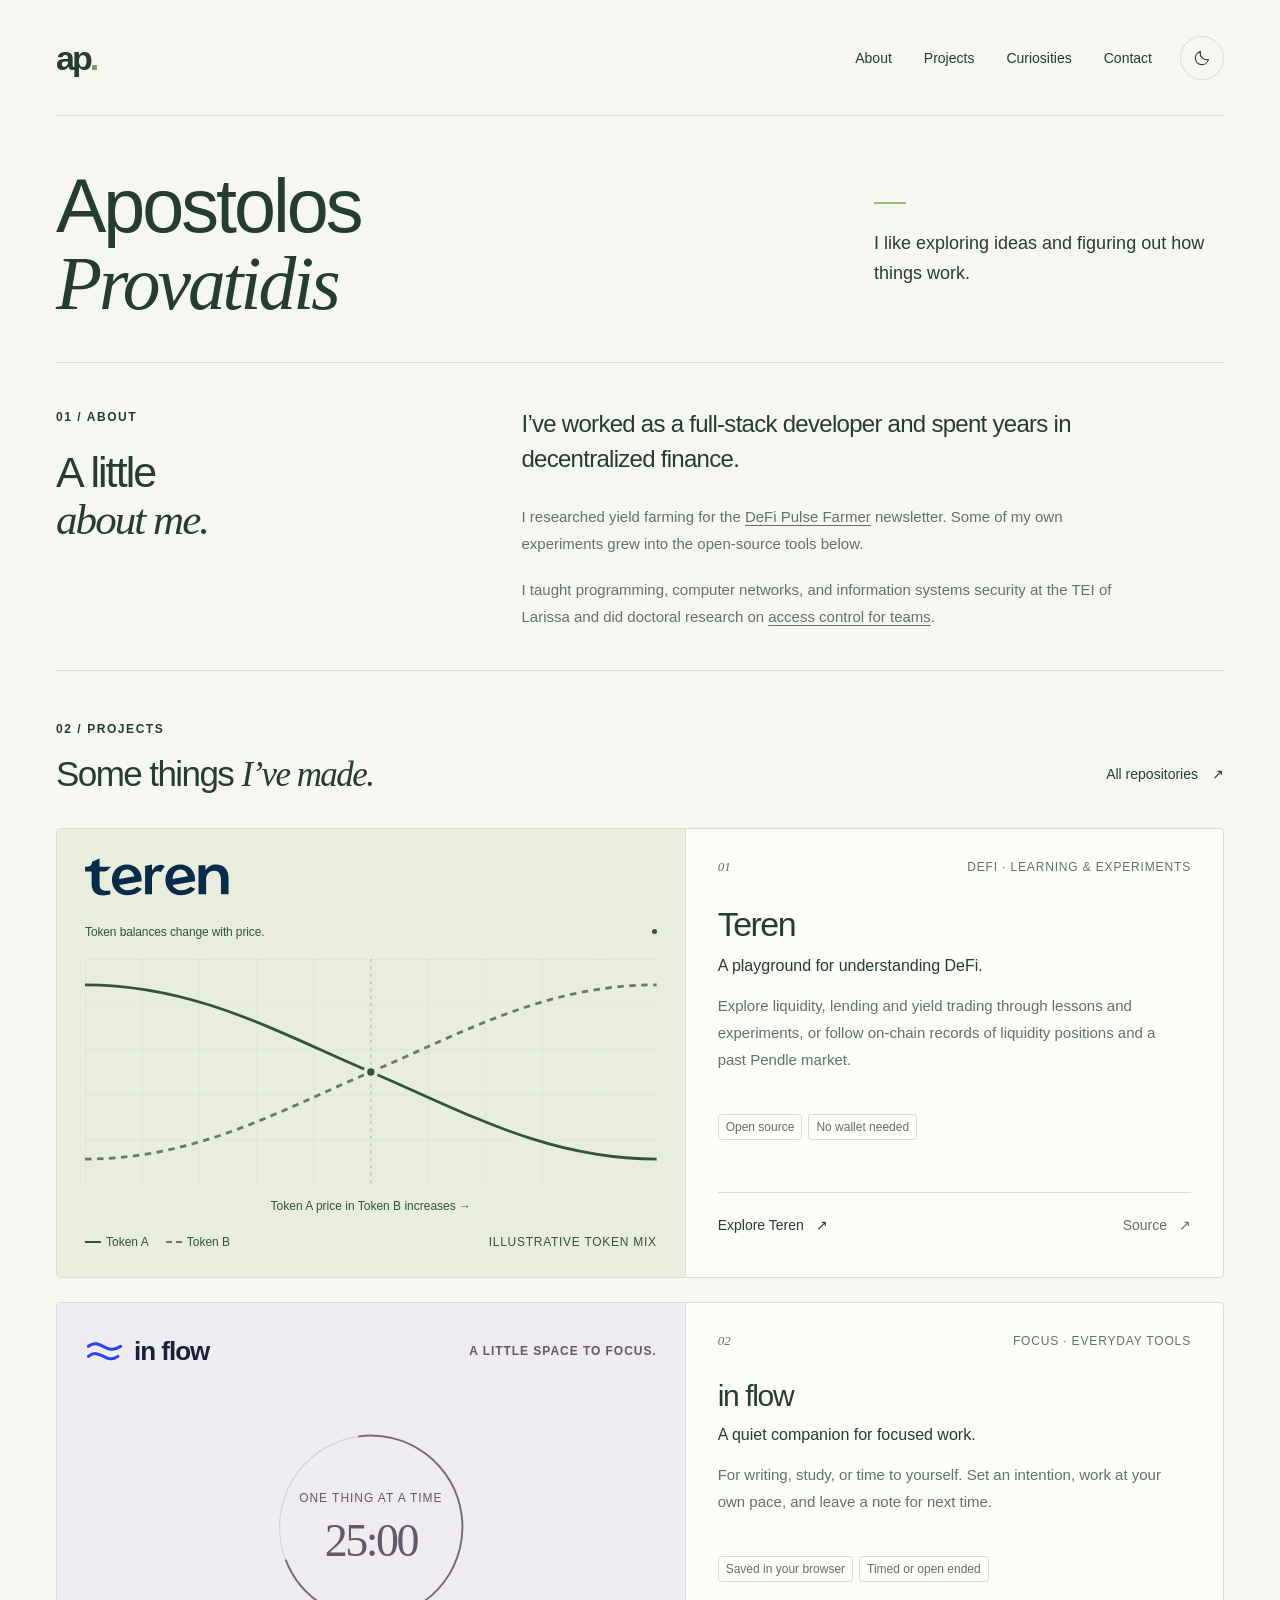
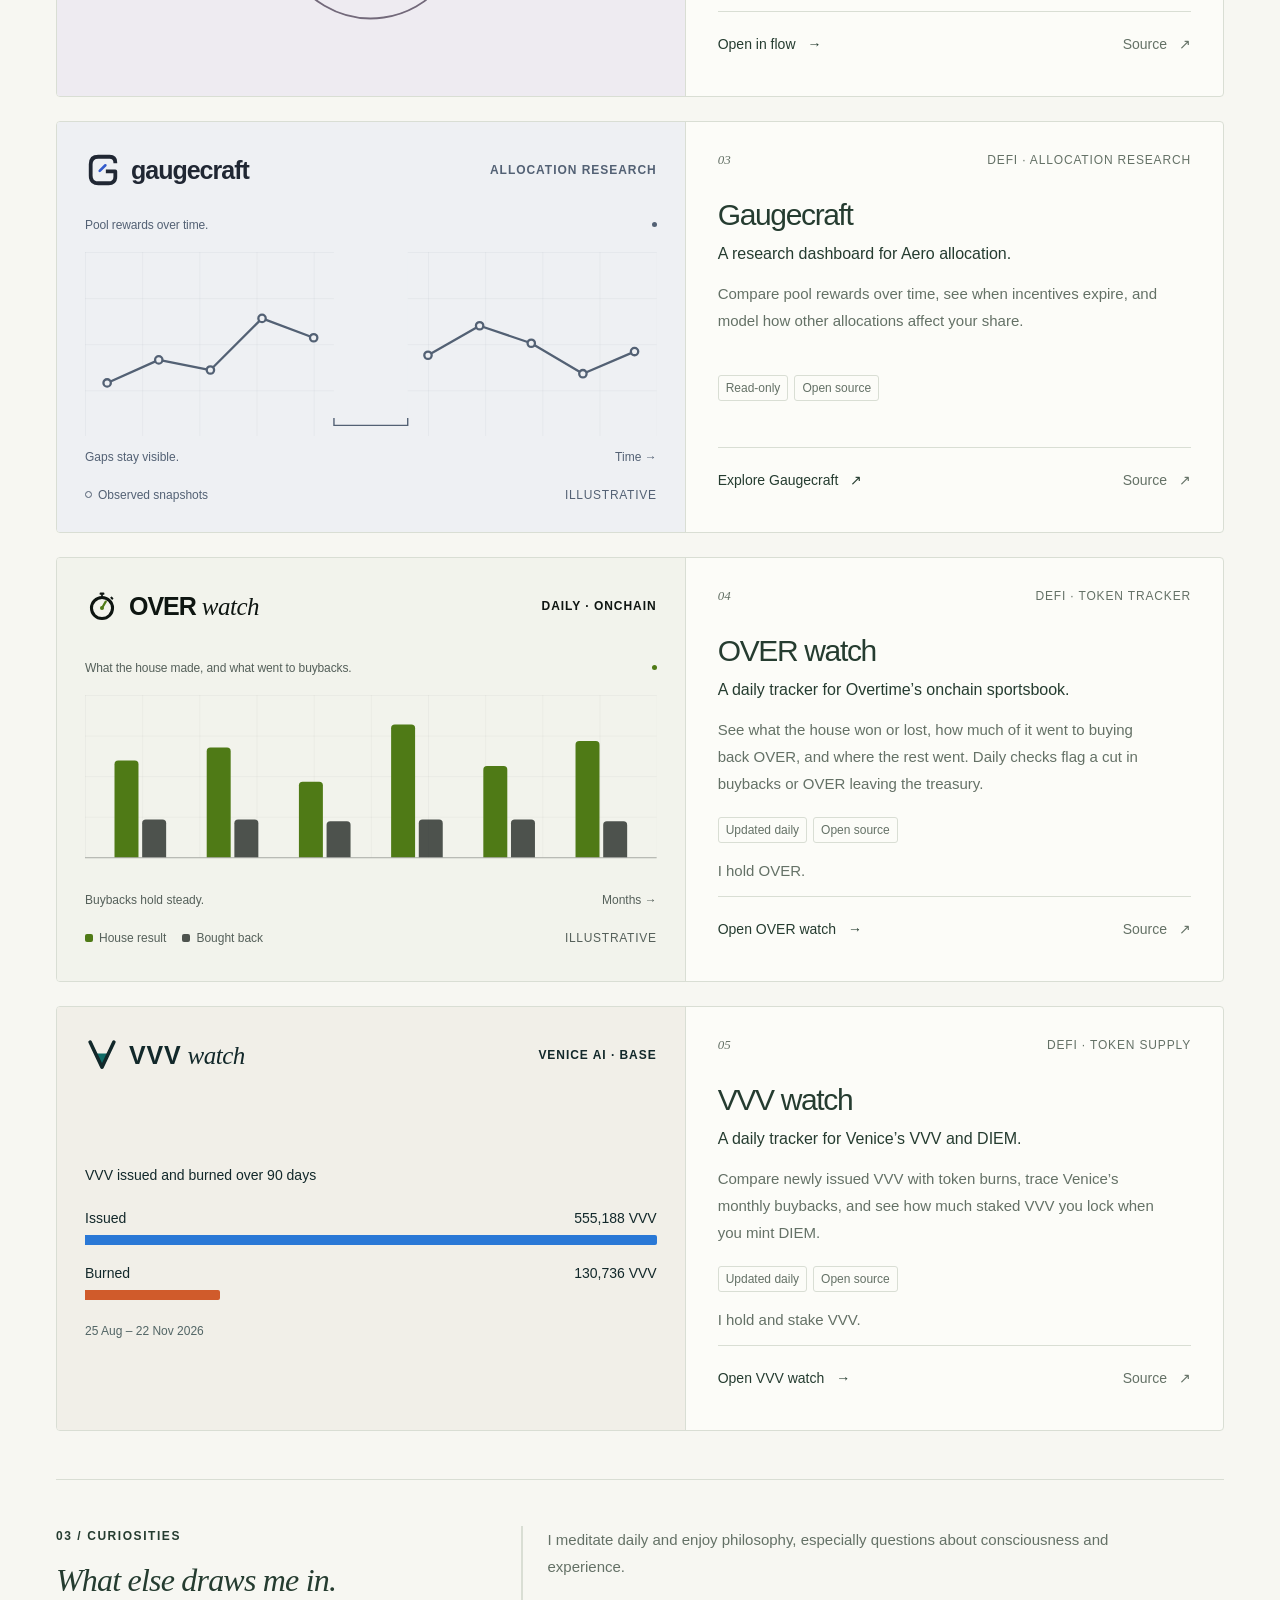
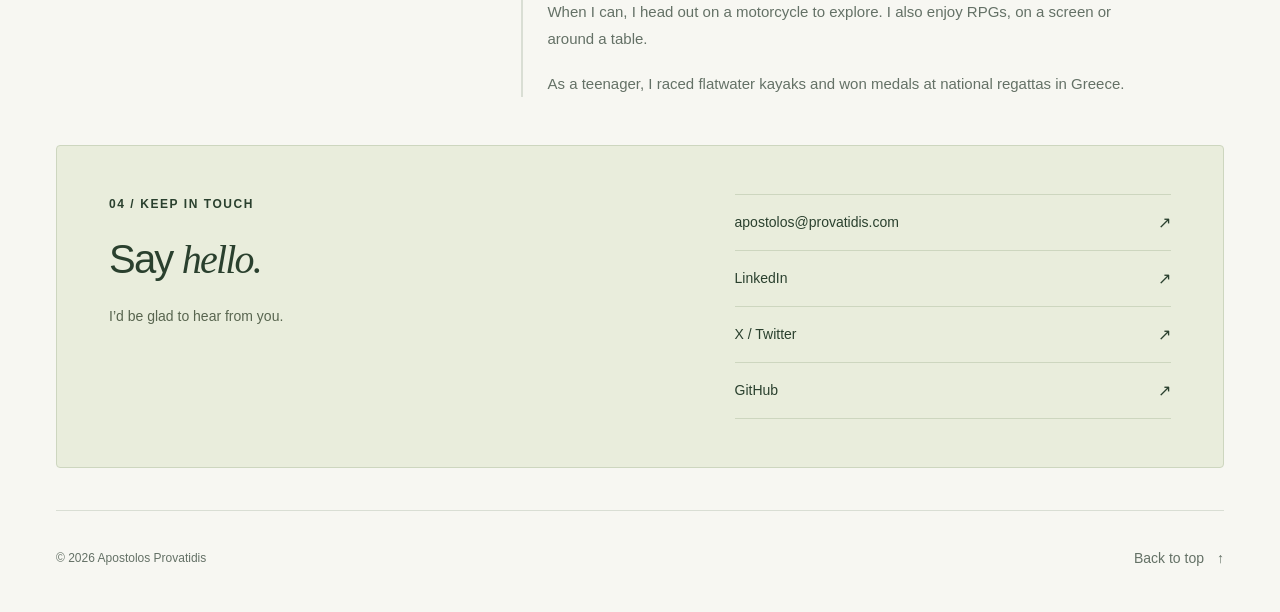
==== commit 57dc4a45: "Describe the research role at DeFi Pulse Farmer" ====
--- a/index.html
+++ b/index.html
@@ -55,8 +55,8 @@
       <section class="about-section wrap" id="about" aria-labelledby="about-title">
         <div class="about-label"><p class="eyebrow">01 / ABOUT</p><h2 id="about-title">A little<br><em>about me.</em></h2></div>
         <div class="about-content">
-          <p class="about-lead">I’ve worked as a full-stack developer and spent years researching decentralized finance.</p>
-          <p>I wrote about yield farming for the <a href="https://yieldfarmer.substack.com/p/defi-pulse-farmer-25">DeFi Pulse Farmer</a> newsletter. Some of my own experiments grew into the open-source tools below.</p>
+          <p class="about-lead">I’ve worked as a full-stack developer and spent years in decentralized finance.</p>
+          <p>I researched yield farming for the <a href="https://yieldfarmer.substack.com/p/defi-pulse-farmer-25">DeFi Pulse Farmer</a> newsletter. Some of my own experiments grew into the open-source tools below.</p>
           <p>I taught programming, computer networks, and information systems security at the TEI of Larissa and did doctoral research on <a href="https://doi.org/10.1007/978-3-642-33448-1_13">access control for teams</a>.</p>
         </div>
       </section>
